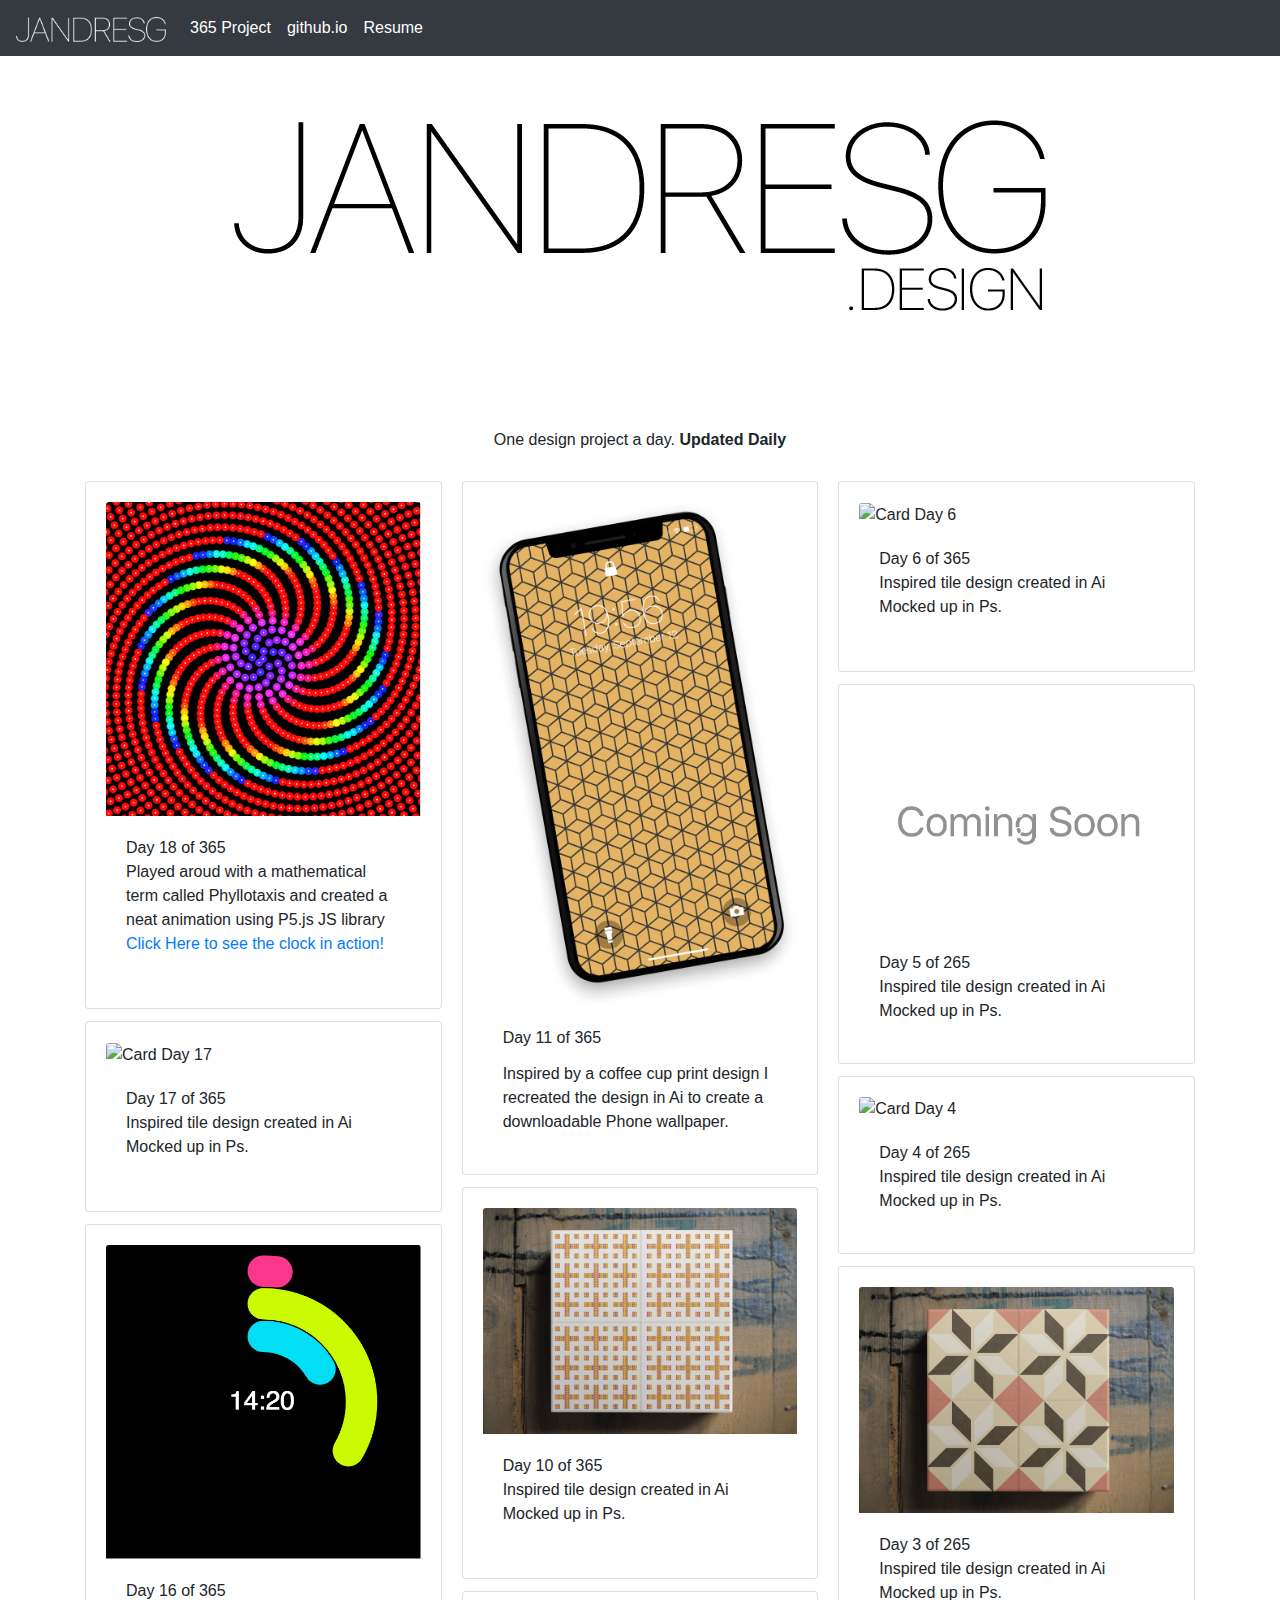
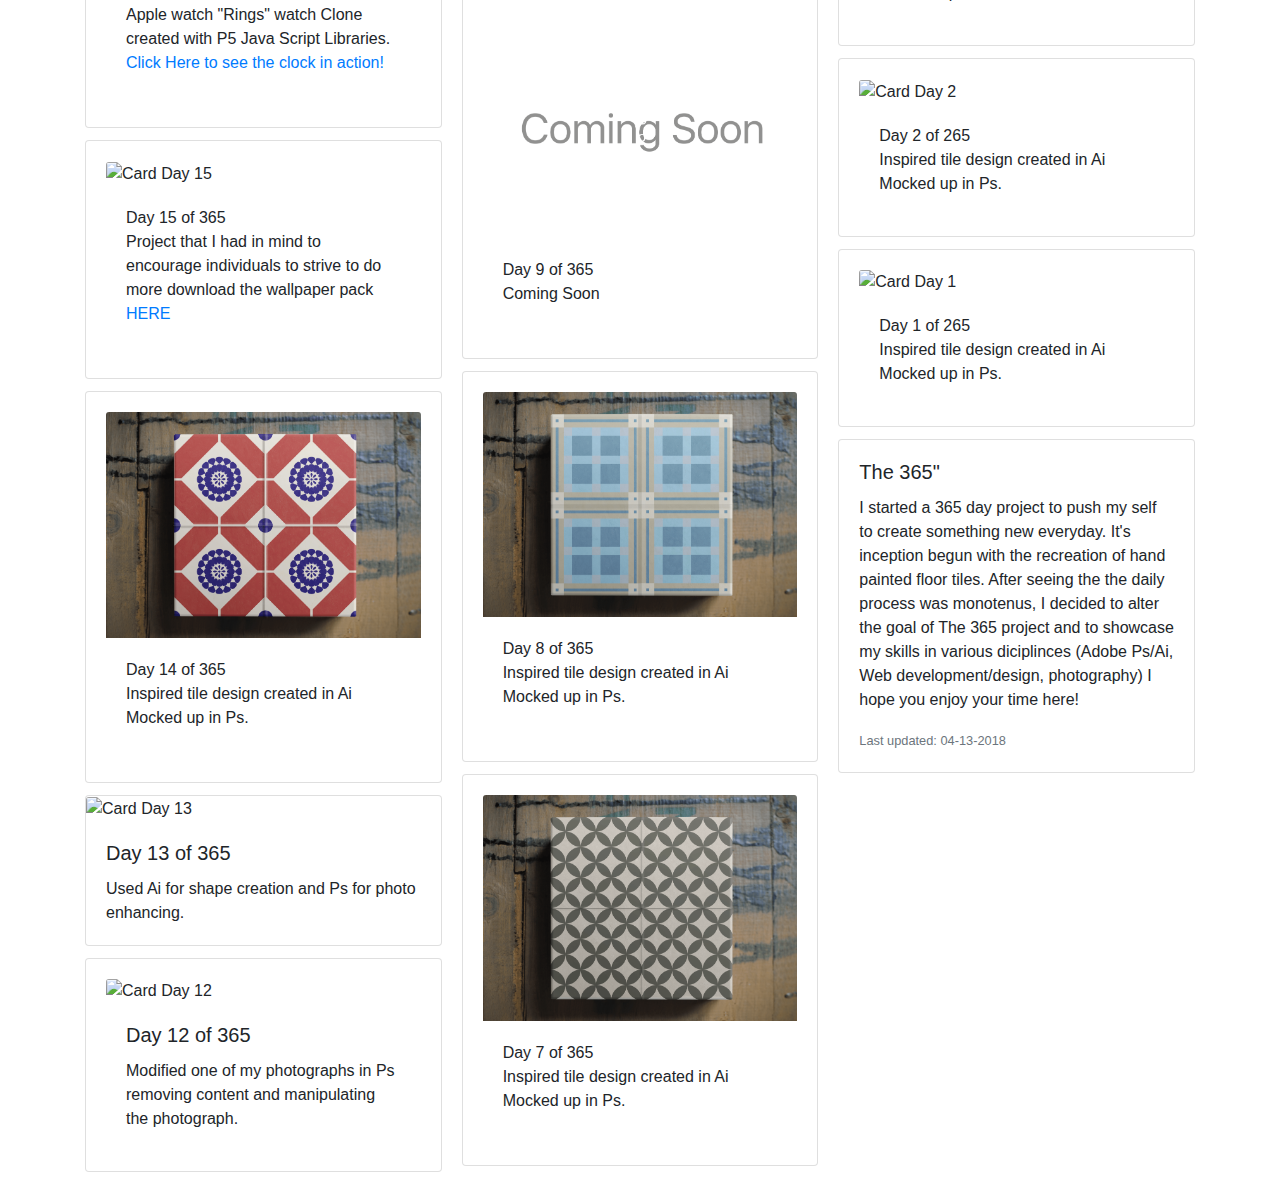
==== index.html @ 753ad2a3 "edited links" ====
<!DOCTYPE html>
<html lang="en">
  <head>
    <meta charset="utf-8">
    <meta http-equiv="X-UA-Compatible" content="IE=edge">
    <meta name="viewport" content="width=device-width, initial-scale=1">
    <meta name="description" content="">
    <meta name="author" content="">
    <link rel="shortcut icon" type="image/png" href="./assets/img/jandresg-FI.png"/>
    <title>JandresG Design</title>
    <link rel="stylesheet" href="https://maxcdn.bootstrapcdn.com/bootstrap/4.0.0/css/bootstrap.min.css" integrity="sha384-Gn5384xqQ1aoWXA+058RXPxPg6fy4IWvTNh0E263XmFcJlSAwiGgFAW/dAiS6JXm" crossorigin="anonymous">
    <link rel="stylesheet" href="assets/css/bootstrap.css" />
    <link rel="stylesheet" href="assets/css/custom.css" />
  </head>
  <body>
    <nav class="navbar navbar-expand-lg navbar-light bg-dark">
      <a class="navbar-brand" rel="home" href="https://jandresg.github.io/" title="Main Site">
        <img style="max-width:150px; margin-top: 0px;" src="./assets/img/logoWhite.png">
      </a>
    <button class="navbar-toggler" type="button" data-toggle="collapse" data-target="#navbarSupportedContent" aria-controls="navbarSupportedContent" aria-expanded="false" aria-label="Toggle navigation">
      <span class="navbar-toggler-icon"></span>
    </button>
    <div class="collapse navbar-collapse" id="navbarSupportedContent">
      <ul class="navbar-nav mr-auto">
        <li class="nav-item active">
          <a class="nav-link"  href="http://jandresg.design" style="color: #fff;">365 Project<span class="sr-only">(current)</span></a>
        </li>
        <li class="nav-item">
          <a class="nav-link" href="https://jandresg.github.io" style="color: #fff;">github.io</a>
        </li>
        <li class="nav-item">
          <a class="nav-link disabled" href="assets/pdf/jgarciaResume.pdf" style="color: #fff;">Resume</a>
        </li>
      </ul>
    </div>
  </nav>
  <div class="jumbotron jumbotron-fluid logoHeader" >
    <img style="max-width: 100%; height: auto;" src="assets/img/logoBlockHeader.png"/>
  </div>
  <div class="container">
    <h6 class="text-center"> One design project a day. <b>Updated Daily</b></h6>
    <br />
  </div>

    <div class="container">
      <div class="card-columns">

        <div class="card">
          <div class="card-body">
            <img class="card-img-top" src="./assets/img/day18.png" alt="Card Day 18">
              <div class="card-body">
                <div class="card-title">
                  Day 18 of 365
                  <p class="card-text">
                    Played aroud with a mathematical term called Phyllotaxis and created a neat animation using P5.js JS library
                    <a href="https://jandresg.github.io/Phyllotaxis/p5/index.html">Click Here to see the clock in action!</a>
                  </p>
                </div>
              </div>
            </div>
          </div>

        <div class="card">
          <div class="card-body">
            <img class="card-img-top" src="./assets/img/mockupDay17-min.png" alt="Card Day 17" />
            <div class="card-body">
              <div class="card-title">
                Day 17 of 365
                <p class="card-text">
                  Inspired tile design created in Ai Mocked up in Ps.
                </p>
              </div>
            </div>
          </div>
        </div>

        <div class="card">
          <div class="card-body">
            <img class="card-img-top" src="./assets/img/day16.png" alt="Card Day 16">
              <div class="card-body">
                <div class="card-title">
                  Day 16 of 365
                  <p class="card-text">
                    Apple watch "Rings" watch Clone created with P5 Java Script Libraries.
                    <a href="https://jandresg.github.io/P5Clock/index.html">Click Here to see the clock in action!</a>
                  </p>
                </div>
              </div>
            </div>
          </div>

        <div class="card">
          <div class="card-body">
            <img class="card-img-top" src="assets/img/mockupDay15.gif" alt="Card Day 15" />
            <div class="card-body">
              <div class="card-title">
                Day 15 of 365
                <p class="card-text">
                  Project that I had in mind to encourage individuals to strive to do more download the wallpaper pack <a href="https://goo.gl/3sYG2m">HERE</a>
                </p>
              </div>
            </div>
          </div>
        </div>

        <div class="card">
          <div class="card-body">
            <img class="card-img-top" src="assets/img/mockupDay14-min.png" alt="Card Day 14" />
            <div class="card-body">
              <div class="card-title">
                Day 14 of 365
                <p class="card-text">
                  Inspired tile design created in Ai Mocked up in Ps.
                </p>
              </div>
            </div>
          </div>
        </div>

        <div class="card">
          <img class="card-img-top" src="assets/img/Day13-min.gif" alt="Card Day 13">
          <div class="card-body">
            <h5 class="card-title">
              Day 13 of 365
            </h5>
            <p class="card-text">
              Used Ai for shape creation and Ps for photo enhancing.
            </p>
          </div>
        </div>

        <div class="card">
          <div class="card-body">
            <img class="card-img-top" src="assets/img/Day12-min.gif" alt="Card Day 12">
            <div class="card-body">
              <h5 class="card-title">
                Day 12 of 365
              </h5>
              <p class="card-text">
                Modified one of my photographs in Ps removing content and manipulating the photograph.
              </p>
            </div>
          </div>
        </div>

        <div class="card">
          <div class="card-body">
            <img class="card-img-top" src="assets/img/Front-Locked_Whole-min.png" alt="Card Day 11">
            <div class="card-body">
              <div class="card-title">
                Day 11 of 365
              </div>
              <p class="card-text">
                Inspired by a coffee cup print design I recreated the design in Ai to create a downloadable Phone wallpaper.
              </p>
            </div>
          </div>
        </div>

        <div class="card">
          <div class="card-body">
            <img class="card-img-top" src="assets/img/mockupDay10-min.png" alt="Card Day 10" />
            <div class="card-body">
              <div class="card-title">
                Day 10 of 365
                <p class="card-text">
                  Inspired tile design created in Ai Mocked up in Ps.
                </p>
              </div>
            </div>
          </div>
        </div>

        <div class="card">
          <div class="card-body">
            <img class="card-img-top" src="assets/img/mockupDay9.png" alt="Card Day 9" />
            <div class="card-body">
              <div class="card-title">
                Day 9 of 365
                <p class="card-text">
                  Coming Soon
                </p>
              </div>
            </div>
          </div>
        </div>

        <div class="card">
          <div class="card-body">
            <img class="card-img-top" src="assets/img/mockupDay8_2-min.png" alt="Card Day 8" />
            <div class="card-body">
              <div class="card-title">
                Day 8 of 365
                <p class="card-text">
                  Inspired tile design created in Ai Mocked up in Ps.
                </p>
              </div>
            </div>
          </div>
        </div>

        <div class="card">
          <div class="card-body">
            <img class="card-img-top" src="assets/img/mockupDay7-min.png" alt="Card Day 7" />
            <div class="card-body">
              <div class="card-title">
                Day 7 of 365
                <p class="card-text">
                  Inspired tile design created in Ai Mocked up in Ps.
                </p>
              </div>
            </div>
          </div>
        </div>

        <div class="card">
          <div class="card-body">
            <img class="card-img-top" src="assets/img/mockupDay6_2-min.png" alt="Card Day 6" />
            <div class="card-body">
              <div class="card-title">
                Day 6 of 365
                <p class="card-text">
                  Inspired tile design created in Ai Mocked up in Ps.
                </p>
              </div>
            </div>
          </div>
        </div>

        <div class="card">
          <div class="card-body">
            <img class="card-img-top" src="assets/img/mockupDay5.png" alt="Card Day 5" />
            <div class="card-body">
              <div class="card-text">
                Day 5 of 265
                <p class="card-text">
                  Inspired tile design created in Ai Mocked up in Ps.
                </p>
              </div>
            </div>
          </div>
        </div>

        <div class="card">
          <div class="card-body">
            <img class="card-img-top" src="assets/img/mockupDay4-min.png" alt="Card Day 4" />
            <div class="card-body">
              <div class="card-text">
                Day 4 of 265
                <p class="card-text">
                  Inspired tile design created in Ai Mocked up in Ps.
                </p>
              </div>
            </div>
          </div>
        </div>

        <div class="card">
          <div class="card-body">
            <img class="card-img-top" src="assets/img/mockupDay3-min.png" alt="Card Day 3" />
            <div class="card-body">
              <div class="card-text">
                Day 3 of 265
                <p class="card-text">
                  Inspired tile design created in Ai Mocked up in Ps.
                </p>
              </div>
            </div>
          </div>
          </div>

        <div class="card">
          <div class="card-body">
            <img class="card-img-top" src="assets/img/mockupDay2-min.png" alt="Card Day 2" />
            <div class="card-body">
              <div class="card-text">
                Day 2 of 265
                <p class="card-text">
                  Inspired tile design created in Ai Mocked up in Ps.
                </p>
              </div>
            </div>
          </div>
        </div>

        <div class="card">
          <div class="card-body">
            <img class="card-img-top" src="assets/img/mockupDay1-min.png" alt="Card Day 1" />
            <div class="card-body">
              <div class="card-text">
                Day 1 of 265
                <p class="card-text">
                  Inspired tile design created in Ai Mocked up in Ps.
                </p>
              </div>
            </div>
          </div>
        </div>

        <div class="card">
          <div class="card-body">
            <h5 class="card-title">The 365"</h5>
            <p class="card-text">I started a 365 day project to push my self to create something new everyday. It's inception begun with the recreation of hand painted floor tiles. After seeing the the daily process was monotenus, I decided to alter the goal of The 365 project and to showcase my skills in various diciplinces (Adobe Ps/Ai, Web development/design, photography) I hope you enjoy your time here!</p>
            <p class="card-text"><small class="text-muted">Last updated: 04-13-2018</small></p>
          </div>

        </div>

      </div>
    </div>

    <script src="//toolness.github.io/p5.js-widget/p5-widget.js"></script>
    <script src="https://cdnjs.cloudflare.com/ajax/libs/p5.js/0.6.1/addons/p5.dom.min.js" integrity="sha256-qOqM7JV4d+rdDR72nRVPIMwVEfxcrKWbjognulABPMw=" crossorigin="anonymous"></script>
    <script src="https://cdnjs.cloudflare.com/ajax/libs/p5.js/0.6.1/addons/p5.sound.min.js" integrity="sha256-3MBnAjsJqfdx9rfzwJ1kkAKMeaYcbJkOOGxUX9LgToc=" crossorigin="anonymous"></script>
    <script src="https://cdnjs.cloudflare.com/ajax/libs/p5.js/0.6.1/p5.min.js" integrity="sha256-uzX5S7FtMNQDAqRrX4uoweBfv4VYLpRy8NeQo3+jXV4=" crossorigin="anonymous"></script>

    <script src="https://code.jquery.com/jquery-3.2.1.slim.min.js" integrity="sha384-KJ3o2DKtIkvYIK3UENzmM7KCkRr/rE9/Qpg6aAZGJwFDMVNA/GpGFF93hXpG5KkN" crossorigin="anonymous"></script>
    <script src="https://cdnjs.cloudflare.com/ajax/libs/tether/1.4.0/js/tether.min.js" integrity="sha384-DztdAPBWPRXSA/3eYEEUWrWCy7G5KFbe8fFjk5JAIxUYHKkDx6Qin1DkWx51bBrb" crossorigin="anonymous"></script>
    <script src="https://maxcdn.bootstrapcdn.com/bootstrap/4.0.0-alpha.6/js/bootstrap.min.js" integrity="sha384-vBWWzlZJ8ea9aCX4pEW3rVHjgjt7zpkNpZk+02D9phzyeVkE+jo0ieGizqPLForn" crossorigin="anonymous"></script>
    <script src="https://cdnjs.cloudflare.com/ajax/libs/popper.js/1.12.9/umd/popper.min.js" integrity="sha384-ApNbgh9B+Y1QKtv3Rn7W3mgPxhU9K/ScQsAP7hUibX39j7fakFPskvXusvfa0b4Q" crossorigin="anonymous"></script>

  </body>
</html>
---- assets/css/custom.css ----
.navbar-nav {
  width: 100%;
  text-align: center;
}
.navbar {
  background-color: #000;
}
#parent {
  align-items: center;
}
.jumbotron {
background-image: url('assets/img/logoBlockHeader.png');
background-size: cover;
height: auto;
max-height: 100%;
max-width: 100%;
width: auto;
text-align: center;
background-color: #fff;
}

.frame {
  text-align: center;
  width: 620px;
  height: 630px;
  -ms-transform: scale(0.5);
   -moz-transform: scale(0.5);
   -o-transform: scale(0.5);
   -webkit-transform: scale(0.5);
  transform: scale(0.50);
  -ms-transform-origin: 0 0;
    -moz-transform-origin: 0 0;
    -o-transform-origin: 0 0;
    -webkit-transform-origin: 0 0;
  transform-origin: 0 0;
}
.card-columns {
  @include media-breakpoint-only(lg) {
    column-count: 4;
  }
  @include media-breakpoint-only(xl) {
    column-count: 5;
  }
  @include media-breakpoint-only(md) {
    column-count:  3;
  }
  @include media-breakpoint-only(sm) {
    column-count: 2;
  }
  @include media-breakpoint-only(xs) {
    column-count: 2;
  }
}
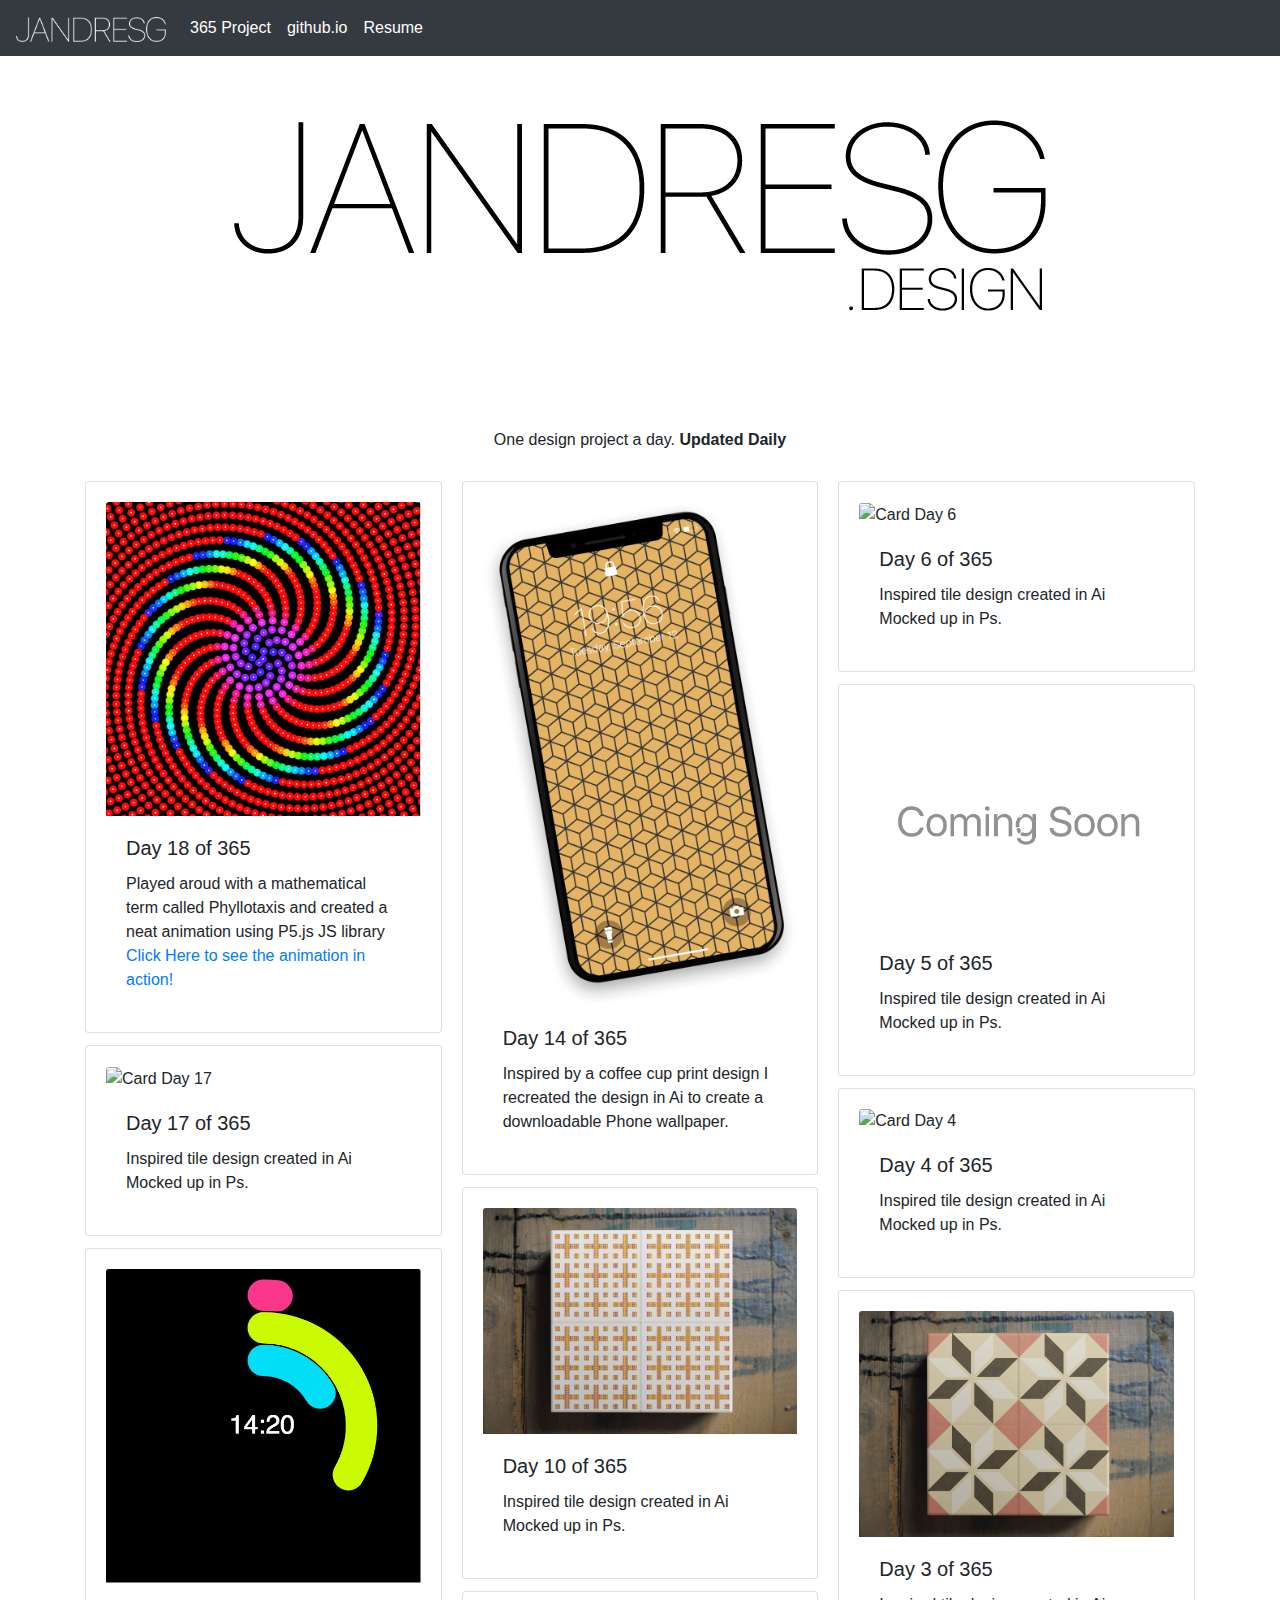
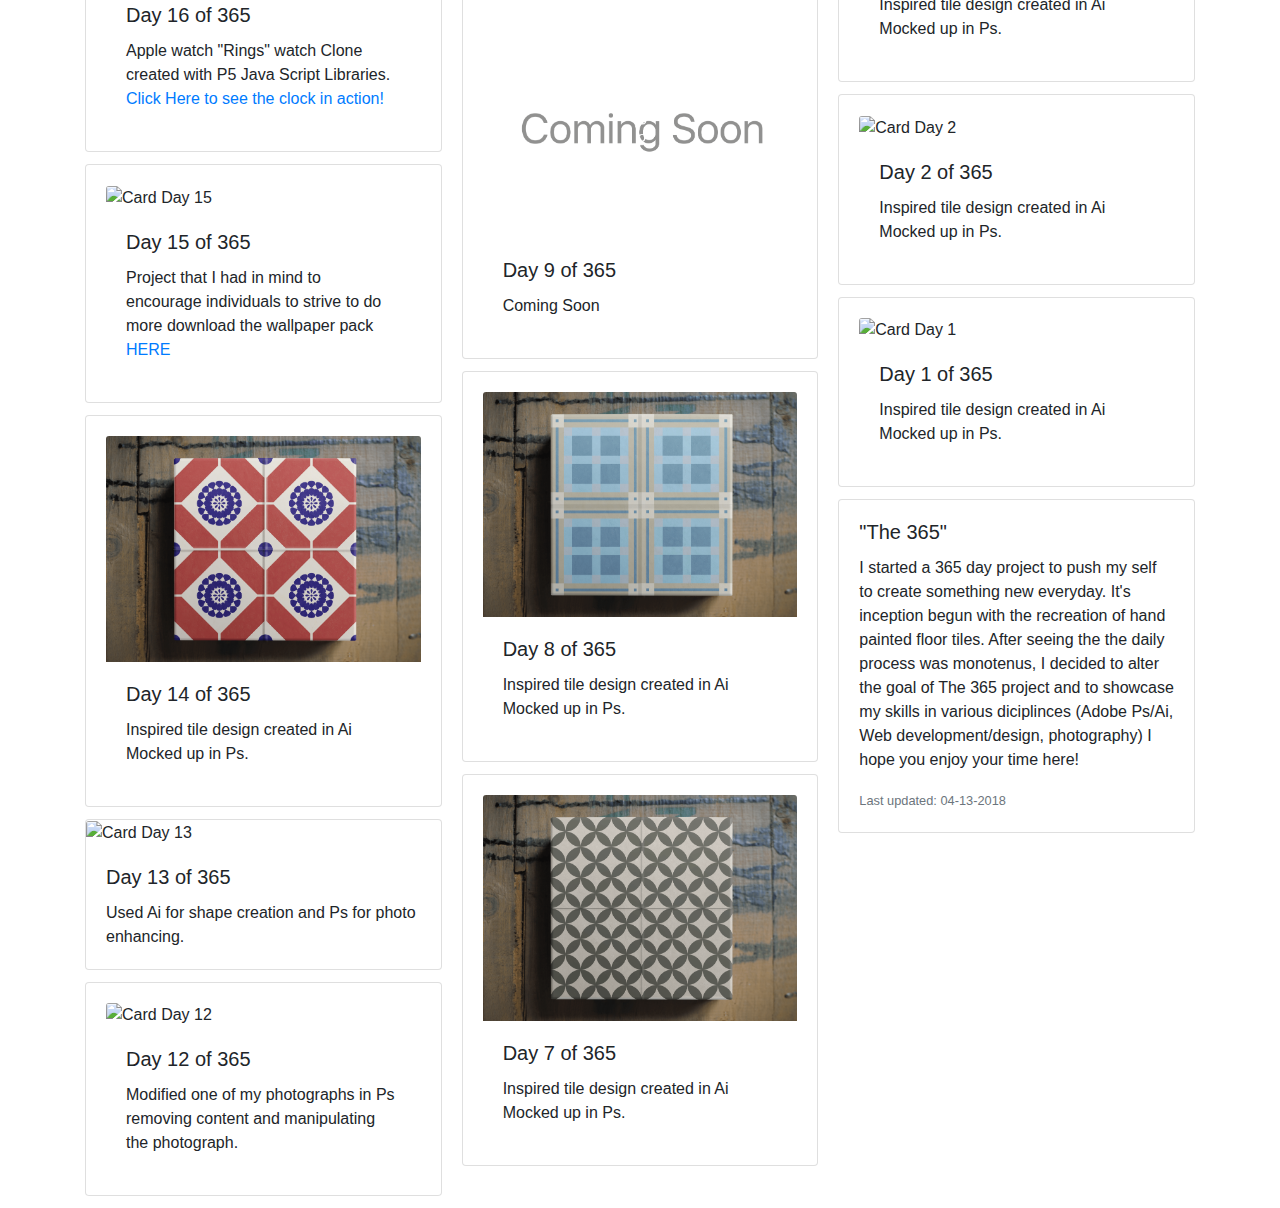
==== commit 33fa29c2: "edited some text and formatting" ====
--- a/index.html
+++ b/index.html
@@ -49,13 +49,13 @@
           <div class="card-body">
             <img class="card-img-top" src="./assets/img/day18.png" alt="Card Day 18">
               <div class="card-body">
-                <div class="card-title">
+                <h5 class="card-title">
                   Day 18 of 365
+                </h5>
                   <p class="card-text">
                     Played aroud with a mathematical term called Phyllotaxis and created a neat animation using P5.js JS library
-                    <a href="https://jandresg.github.io/Phyllotaxis/p5/index.html">Click Here to see the clock in action!</a>
+                    <a href="https://jandresg.github.io/Phyllotaxis/p5/index.html">Click Here to see the animation in action!</a>
                   </p>
-                </div>
               </div>
             </div>
           </div>
@@ -64,12 +64,12 @@
           <div class="card-body">
             <img class="card-img-top" src="./assets/img/mockupDay17-min.png" alt="Card Day 17" />
             <div class="card-body">
-              <div class="card-title">
+              <h5 class="card-title">
                 Day 17 of 365
-                <p class="card-text">
-                  Inspired tile design created in Ai Mocked up in Ps.
-                </p>
-              </div>
+              </h5>
+                <p class="card-text">
+                  Inspired tile design created in Ai Mocked up in Ps.
+                </p>
             </div>
           </div>
         </div>
@@ -78,13 +78,13 @@
           <div class="card-body">
             <img class="card-img-top" src="./assets/img/day16.png" alt="Card Day 16">
               <div class="card-body">
-                <div class="card-title">
+                <h5 class="card-title">
                   Day 16 of 365
+                </h5>
                   <p class="card-text">
                     Apple watch "Rings" watch Clone created with P5 Java Script Libraries.
                     <a href="https://jandresg.github.io/P5Clock/index.html">Click Here to see the clock in action!</a>
                   </p>
-                </div>
               </div>
             </div>
           </div>
@@ -93,12 +93,12 @@
           <div class="card-body">
             <img class="card-img-top" src="assets/img/mockupDay15.gif" alt="Card Day 15" />
             <div class="card-body">
-              <div class="card-title">
+              <h5 class="card-title">
                 Day 15 of 365
+              </h5>
                 <p class="card-text">
                   Project that I had in mind to encourage individuals to strive to do more download the wallpaper pack <a href="https://goo.gl/3sYG2m">HERE</a>
                 </p>
-              </div>
             </div>
           </div>
         </div>
@@ -107,12 +107,13 @@
           <div class="card-body">
             <img class="card-img-top" src="assets/img/mockupDay14-min.png" alt="Card Day 14" />
             <div class="card-body">
-              <div class="card-title">
+              <h5 class="card-title">
                 Day 14 of 365
-                <p class="card-text">
-                  Inspired tile design created in Ai Mocked up in Ps.
-                </p>
-              </div>
+              </h5>
+                <p class="card-text">
+                  Inspired tile design created in Ai Mocked up in Ps.
+                </p>
+
             </div>
           </div>
         </div>
@@ -147,9 +148,9 @@
           <div class="card-body">
             <img class="card-img-top" src="assets/img/Front-Locked_Whole-min.png" alt="Card Day 11">
             <div class="card-body">
-              <div class="card-title">
-                Day 11 of 365
-              </div>
+              <h5 class="card-title">
+                Day 14 of 365
+              </h5>
               <p class="card-text">
                 Inspired by a coffee cup print design I recreated the design in Ai to create a downloadable Phone wallpaper.
               </p>
@@ -161,12 +162,12 @@
           <div class="card-body">
             <img class="card-img-top" src="assets/img/mockupDay10-min.png" alt="Card Day 10" />
             <div class="card-body">
-              <div class="card-title">
+              <h5 class="card-title">
                 Day 10 of 365
-                <p class="card-text">
-                  Inspired tile design created in Ai Mocked up in Ps.
-                </p>
-              </div>
+              </h5>
+                <p class="card-text">
+                  Inspired tile design created in Ai Mocked up in Ps.
+                </p>
             </div>
           </div>
         </div>
@@ -175,12 +176,12 @@
           <div class="card-body">
             <img class="card-img-top" src="assets/img/mockupDay9.png" alt="Card Day 9" />
             <div class="card-body">
-              <div class="card-title">
+              <h5 class="card-title">
                 Day 9 of 365
+              </h5>
                 <p class="card-text">
                   Coming Soon
                 </p>
-              </div>
             </div>
           </div>
         </div>
@@ -189,12 +190,12 @@
           <div class="card-body">
             <img class="card-img-top" src="assets/img/mockupDay8_2-min.png" alt="Card Day 8" />
             <div class="card-body">
-              <div class="card-title">
+              <h5 class="card-title">
                 Day 8 of 365
-                <p class="card-text">
-                  Inspired tile design created in Ai Mocked up in Ps.
-                </p>
-              </div>
+              </h5>
+                <p class="card-text">
+                  Inspired tile design created in Ai Mocked up in Ps.
+                </p>
             </div>
           </div>
         </div>
@@ -203,12 +204,12 @@
           <div class="card-body">
             <img class="card-img-top" src="assets/img/mockupDay7-min.png" alt="Card Day 7" />
             <div class="card-body">
-              <div class="card-title">
+              <h5 class="card-title">
                 Day 7 of 365
-                <p class="card-text">
-                  Inspired tile design created in Ai Mocked up in Ps.
-                </p>
-              </div>
+              </h5>
+                <p class="card-text">
+                  Inspired tile design created in Ai Mocked up in Ps.
+                </p>
             </div>
           </div>
         </div>
@@ -217,12 +218,12 @@
           <div class="card-body">
             <img class="card-img-top" src="assets/img/mockupDay6_2-min.png" alt="Card Day 6" />
             <div class="card-body">
-              <div class="card-title">
+              <h5 class="card-title">
                 Day 6 of 365
-                <p class="card-text">
-                  Inspired tile design created in Ai Mocked up in Ps.
-                </p>
-              </div>
+              </h5>
+                <p class="card-text">
+                  Inspired tile design created in Ai Mocked up in Ps.
+                </p>
             </div>
           </div>
         </div>
@@ -231,12 +232,12 @@
           <div class="card-body">
             <img class="card-img-top" src="assets/img/mockupDay5.png" alt="Card Day 5" />
             <div class="card-body">
-              <div class="card-text">
-                Day 5 of 265
-                <p class="card-text">
-                  Inspired tile design created in Ai Mocked up in Ps.
-                </p>
-              </div>
+              <h5 class="card-title">
+                Day 5 of 365
+              </h5>
+                <p class="card-text">
+                  Inspired tile design created in Ai Mocked up in Ps.
+                </p>
             </div>
           </div>
         </div>
@@ -245,12 +246,12 @@
           <div class="card-body">
             <img class="card-img-top" src="assets/img/mockupDay4-min.png" alt="Card Day 4" />
             <div class="card-body">
-              <div class="card-text">
-                Day 4 of 265
-                <p class="card-text">
-                  Inspired tile design created in Ai Mocked up in Ps.
-                </p>
-              </div>
+              <h5 class="card-title">
+                Day 4 of 365
+              </h5>
+                <p class="card-text">
+                  Inspired tile design created in Ai Mocked up in Ps.
+                </p>
             </div>
           </div>
         </div>
@@ -259,26 +260,26 @@
           <div class="card-body">
             <img class="card-img-top" src="assets/img/mockupDay3-min.png" alt="Card Day 3" />
             <div class="card-body">
-              <div class="card-text">
-                Day 3 of 265
-                <p class="card-text">
-                  Inspired tile design created in Ai Mocked up in Ps.
-                </p>
-              </div>
-            </div>
-          </div>
-          </div>
+              <h5 class="card-title">
+                Day 3 of 365
+              </h5>
+              <p class="card-text">
+                Inspired tile design created in Ai Mocked up in Ps.
+              </p>
+            </div>
+          </div>
+        </div>
 
         <div class="card">
           <div class="card-body">
             <img class="card-img-top" src="assets/img/mockupDay2-min.png" alt="Card Day 2" />
             <div class="card-body">
-              <div class="card-text">
-                Day 2 of 265
-                <p class="card-text">
-                  Inspired tile design created in Ai Mocked up in Ps.
-                </p>
-              </div>
+              <h5 class="card-title">
+                Day 2 of 365
+              </h5>
+                <p class="card-text">
+                  Inspired tile design created in Ai Mocked up in Ps.
+                </p>
             </div>
           </div>
         </div>
@@ -287,19 +288,19 @@
           <div class="card-body">
             <img class="card-img-top" src="assets/img/mockupDay1-min.png" alt="Card Day 1" />
             <div class="card-body">
-              <div class="card-text">
-                Day 1 of 265
-                <p class="card-text">
-                  Inspired tile design created in Ai Mocked up in Ps.
-                </p>
-              </div>
-            </div>
-          </div>
-        </div>
-
-        <div class="card">
-          <div class="card-body">
-            <h5 class="card-title">The 365"</h5>
+              <h5 class="card-title">
+                Day 1 of 365
+              </h5>
+                <p class="card-text">
+                  Inspired tile design created in Ai Mocked up in Ps.
+                </p>
+            </div>
+          </div>
+        </div>
+
+        <div class="card">
+          <div class="card-body">
+            <h5 class="card-title">"The 365"</h5>
             <p class="card-text">I started a 365 day project to push my self to create something new everyday. It's inception begun with the recreation of hand painted floor tiles. After seeing the the daily process was monotenus, I decided to alter the goal of The 365 project and to showcase my skills in various diciplinces (Adobe Ps/Ai, Web development/design, photography) I hope you enjoy your time here!</p>
             <p class="card-text"><small class="text-muted">Last updated: 04-13-2018</small></p>
           </div>
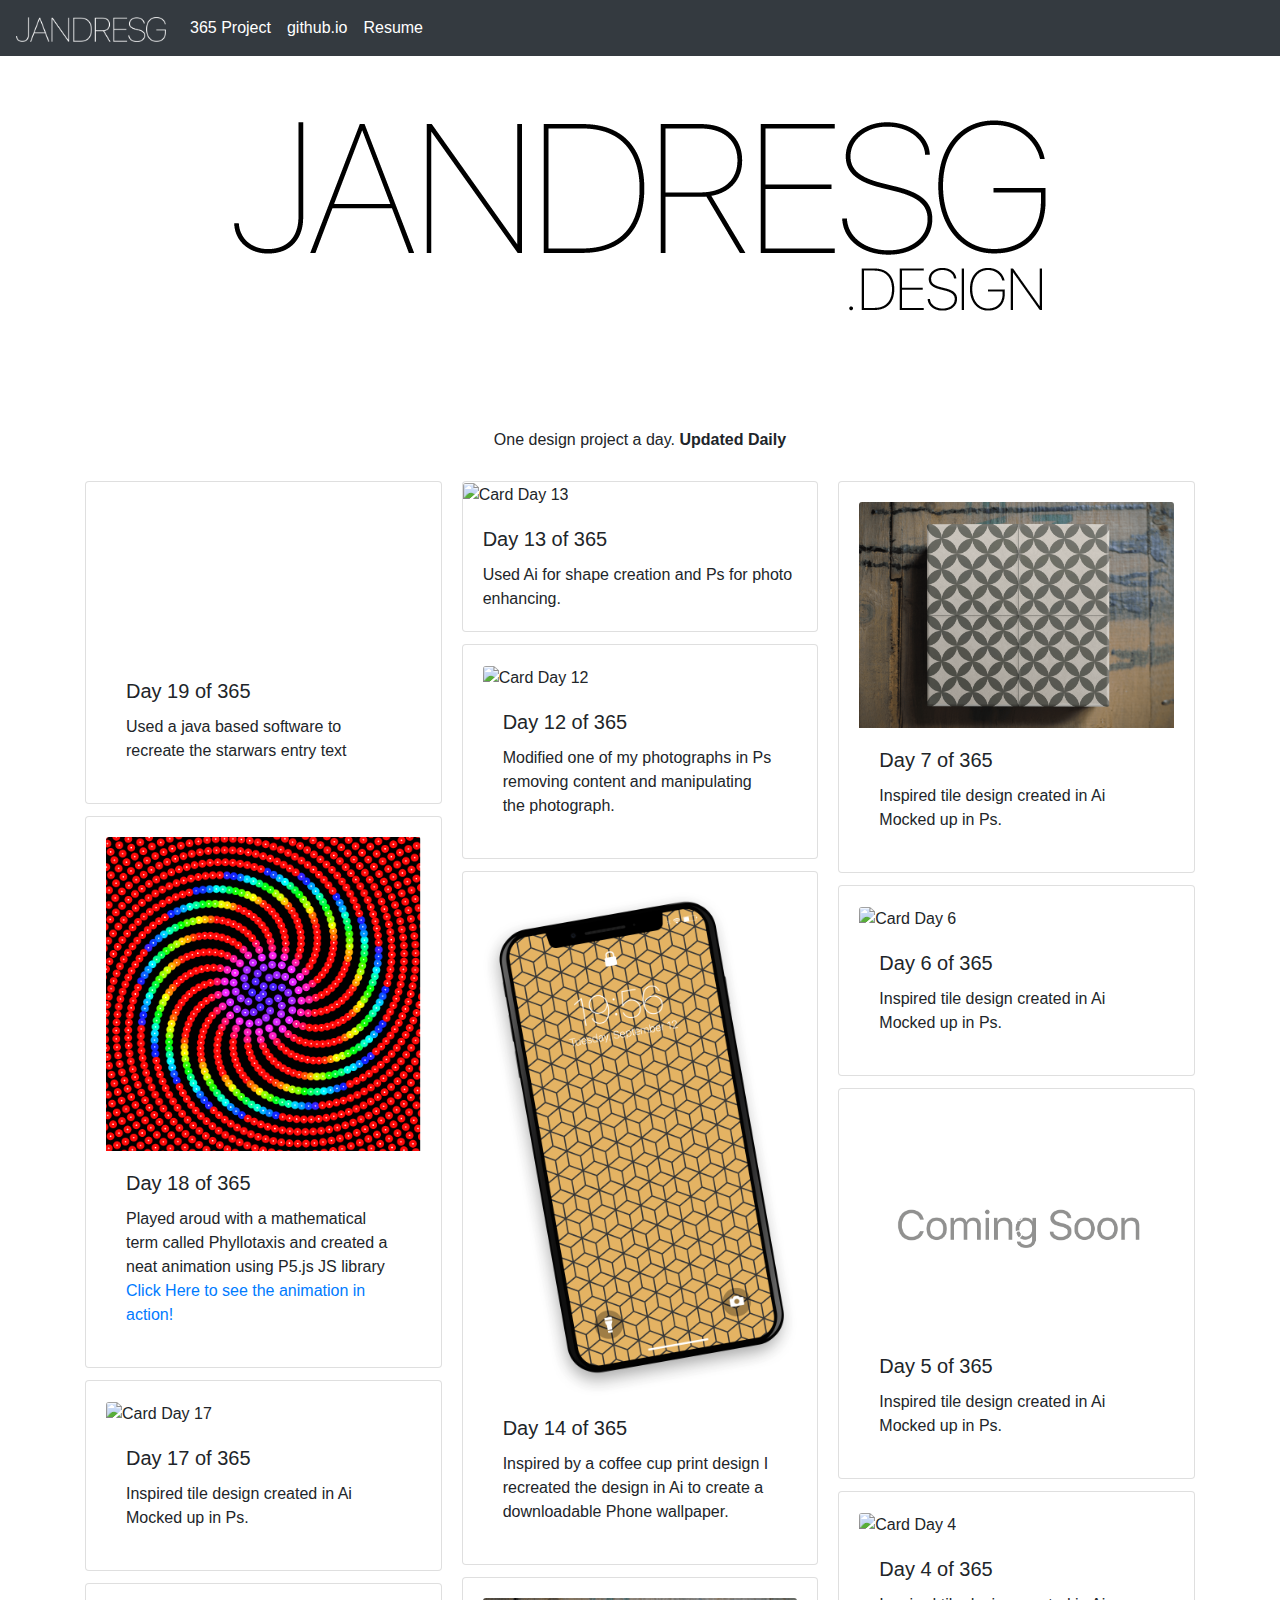
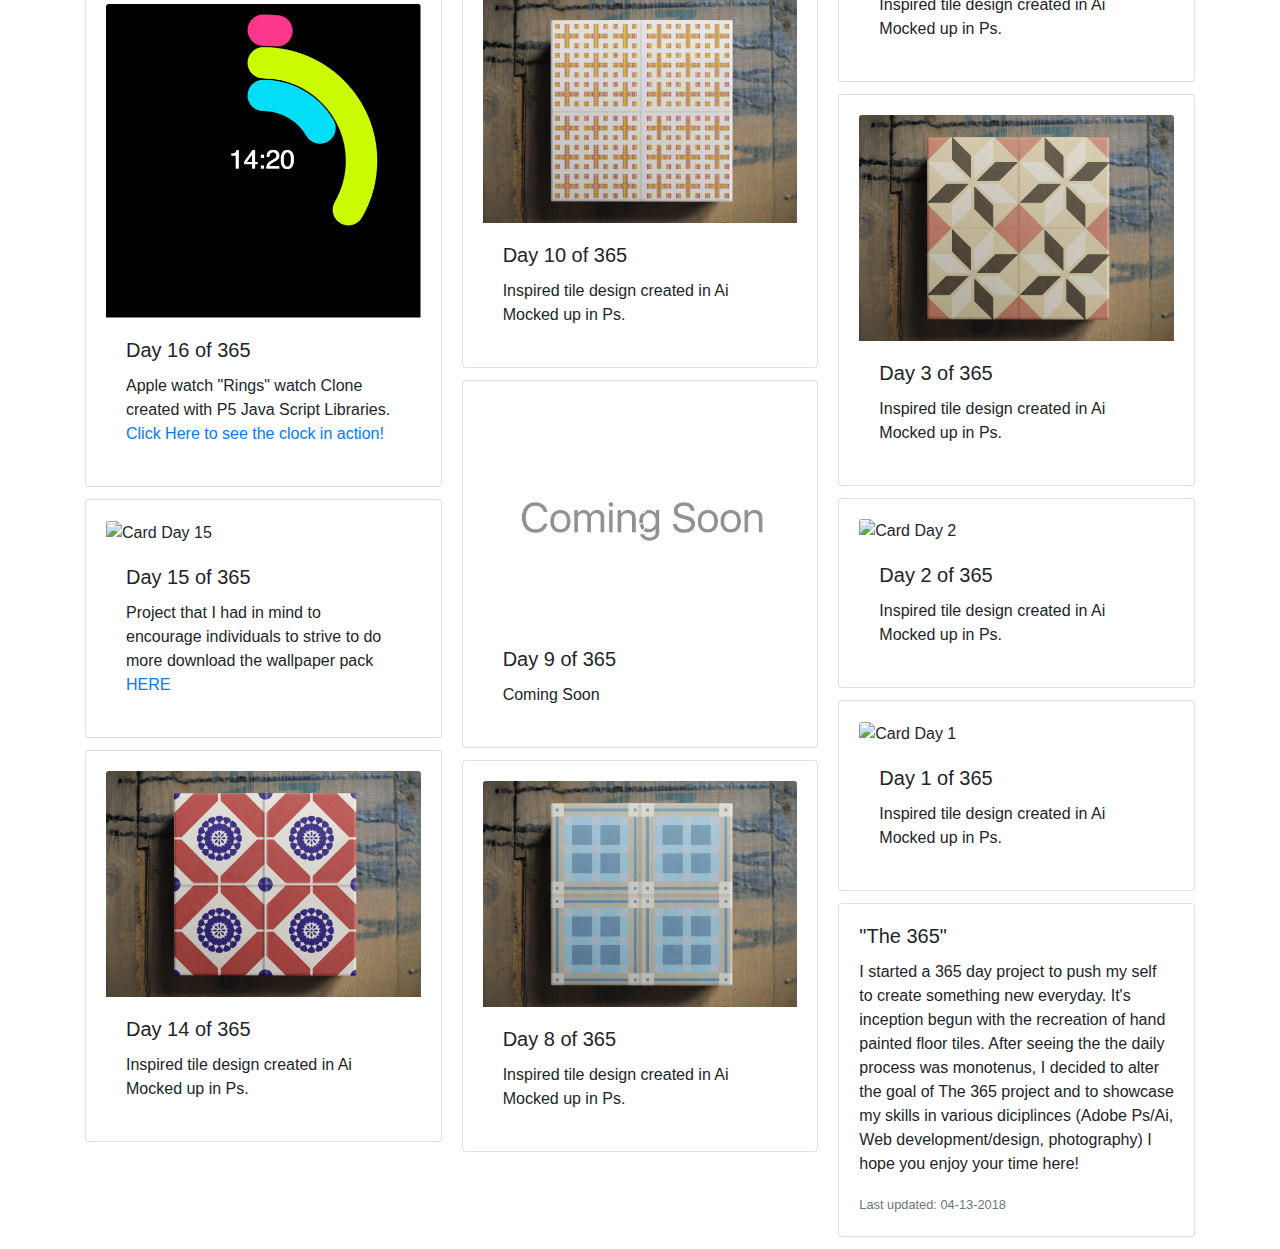
==== commit 03f97f1b: "trying to add day 19" ====
--- a/index.html
+++ b/index.html
@@ -47,6 +47,19 @@
 
         <div class="card">
           <div class="card-body">
+            <canvas data-processing-sources="./assets/projectsmay4th.pde"></canvas>
+            <div class="card-body">
+              <h5 class="card-title">
+                Day 19 of 365
+              </h5>
+              <p class="card-text">
+                Used a java based software to recreate the starwars entry text
+              </p>
+            </div>
+          </div>
+        </div>
+        <div class="card">
+          <div class="card-body">
             <img class="card-img-top" src="./assets/img/day18.png" alt="Card Day 18">
               <div class="card-body">
                 <h5 class="card-title">
@@ -310,6 +323,9 @@
       </div>
     </div>
 
+
+    <script type="text/javascript" src="./assets/js/processing.js"></script>
+
     <script src="//toolness.github.io/p5.js-widget/p5-widget.js"></script>
     <script src="https://cdnjs.cloudflare.com/ajax/libs/p5.js/0.6.1/addons/p5.dom.min.js" integrity="sha256-qOqM7JV4d+rdDR72nRVPIMwVEfxcrKWbjognulABPMw=" crossorigin="anonymous"></script>
     <script src="https://cdnjs.cloudflare.com/ajax/libs/p5.js/0.6.1/addons/p5.sound.min.js" integrity="sha256-3MBnAjsJqfdx9rfzwJ1kkAKMeaYcbJkOOGxUX9LgToc=" crossorigin="anonymous"></script>
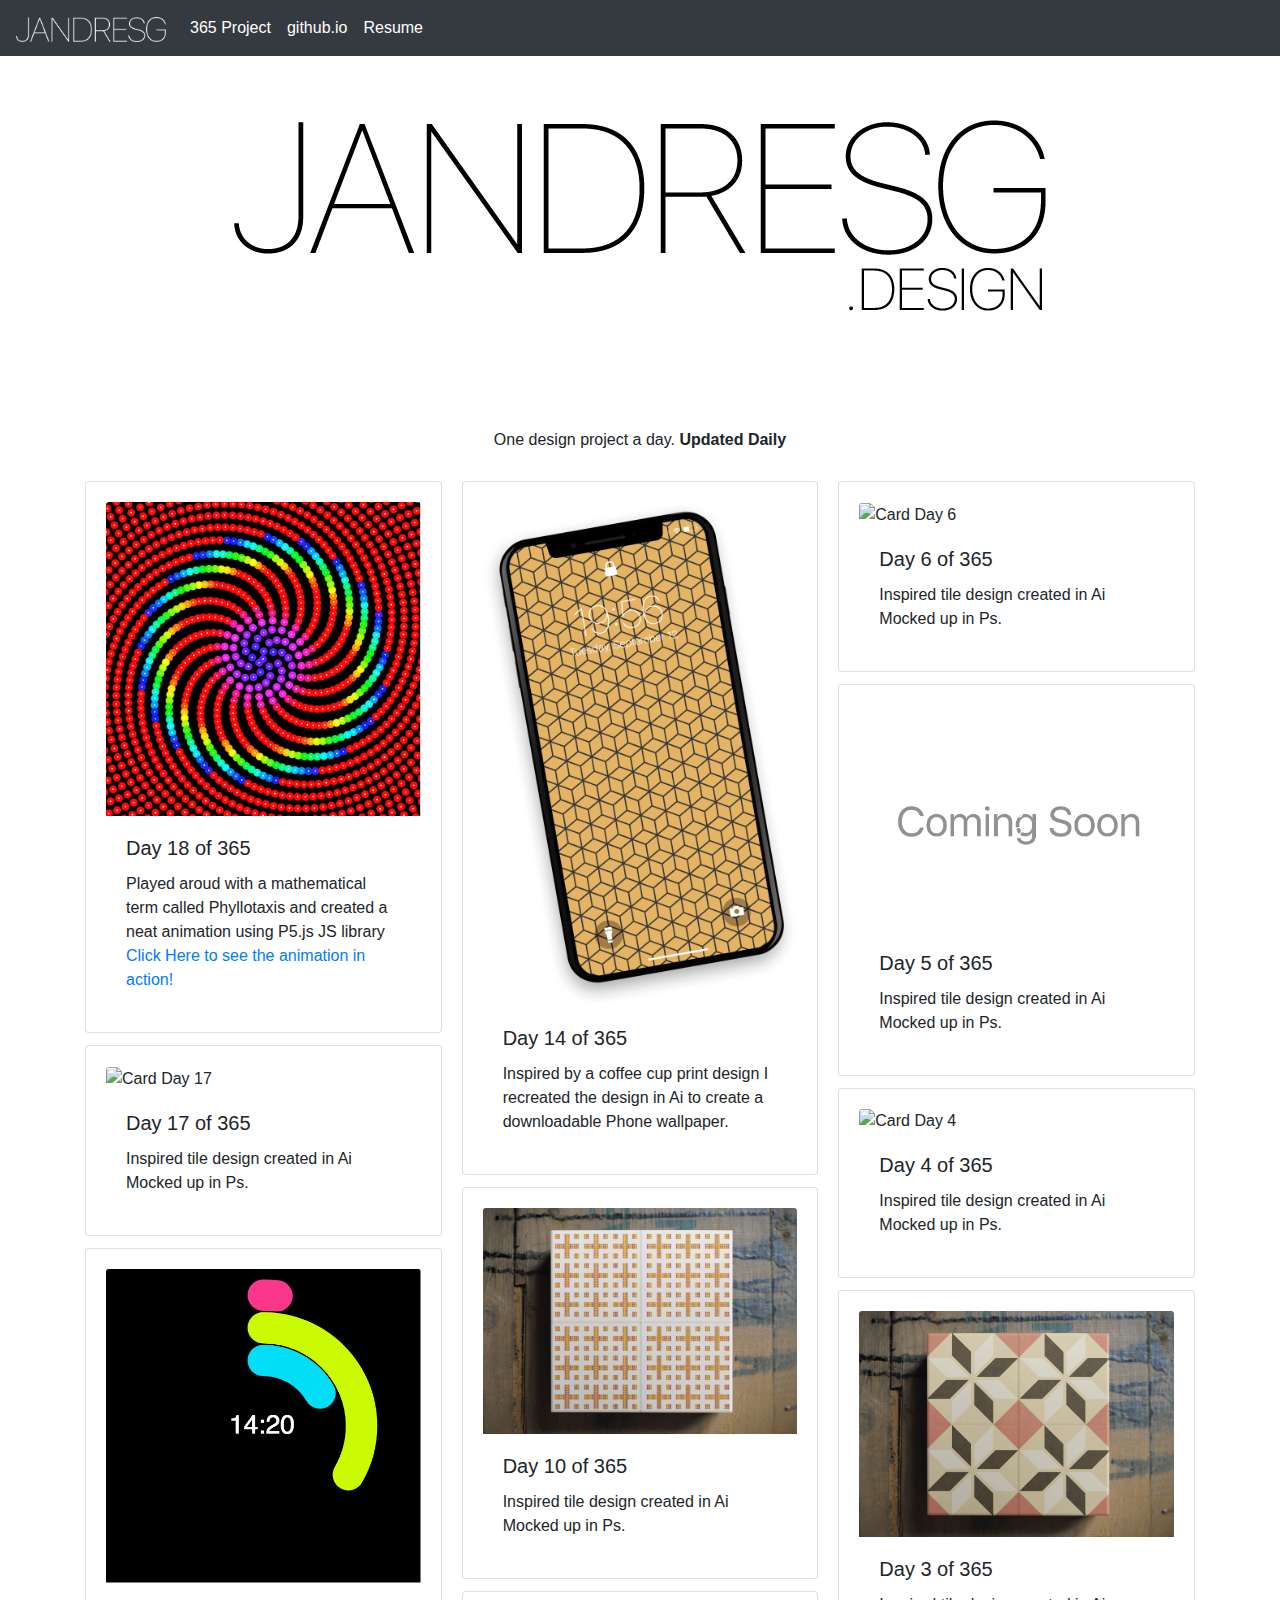
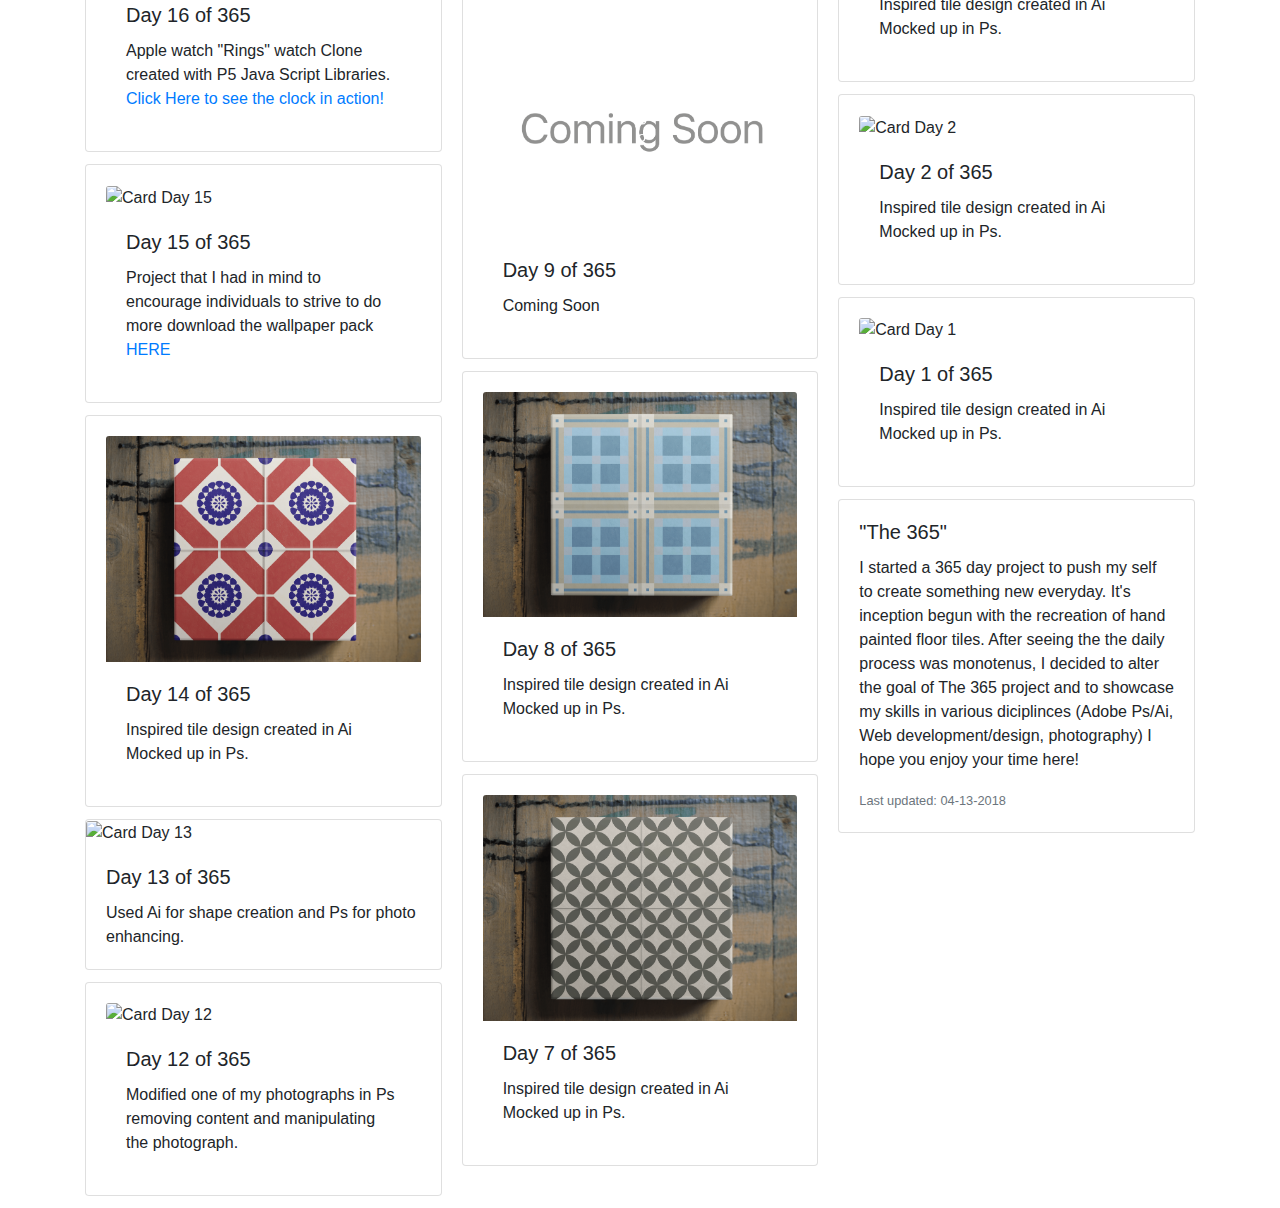
==== commit 6e7ca9d9: "routine" ====
--- a/index.html
+++ b/index.html
@@ -47,19 +47,6 @@
 
         <div class="card">
           <div class="card-body">
-            <canvas data-processing-sources="./assets/projectsmay4th.pde"></canvas>
-            <div class="card-body">
-              <h5 class="card-title">
-                Day 19 of 365
-              </h5>
-              <p class="card-text">
-                Used a java based software to recreate the starwars entry text
-              </p>
-            </div>
-          </div>
-        </div>
-        <div class="card">
-          <div class="card-body">
             <img class="card-img-top" src="./assets/img/day18.png" alt="Card Day 18">
               <div class="card-body">
                 <h5 class="card-title">
@@ -323,9 +310,6 @@
       </div>
     </div>
 
-
-    <script type="text/javascript" src="./assets/js/processing.js"></script>
-
     <script src="//toolness.github.io/p5.js-widget/p5-widget.js"></script>
     <script src="https://cdnjs.cloudflare.com/ajax/libs/p5.js/0.6.1/addons/p5.dom.min.js" integrity="sha256-qOqM7JV4d+rdDR72nRVPIMwVEfxcrKWbjognulABPMw=" crossorigin="anonymous"></script>
     <script src="https://cdnjs.cloudflare.com/ajax/libs/p5.js/0.6.1/addons/p5.sound.min.js" integrity="sha256-3MBnAjsJqfdx9rfzwJ1kkAKMeaYcbJkOOGxUX9LgToc=" crossorigin="anonymous"></script>
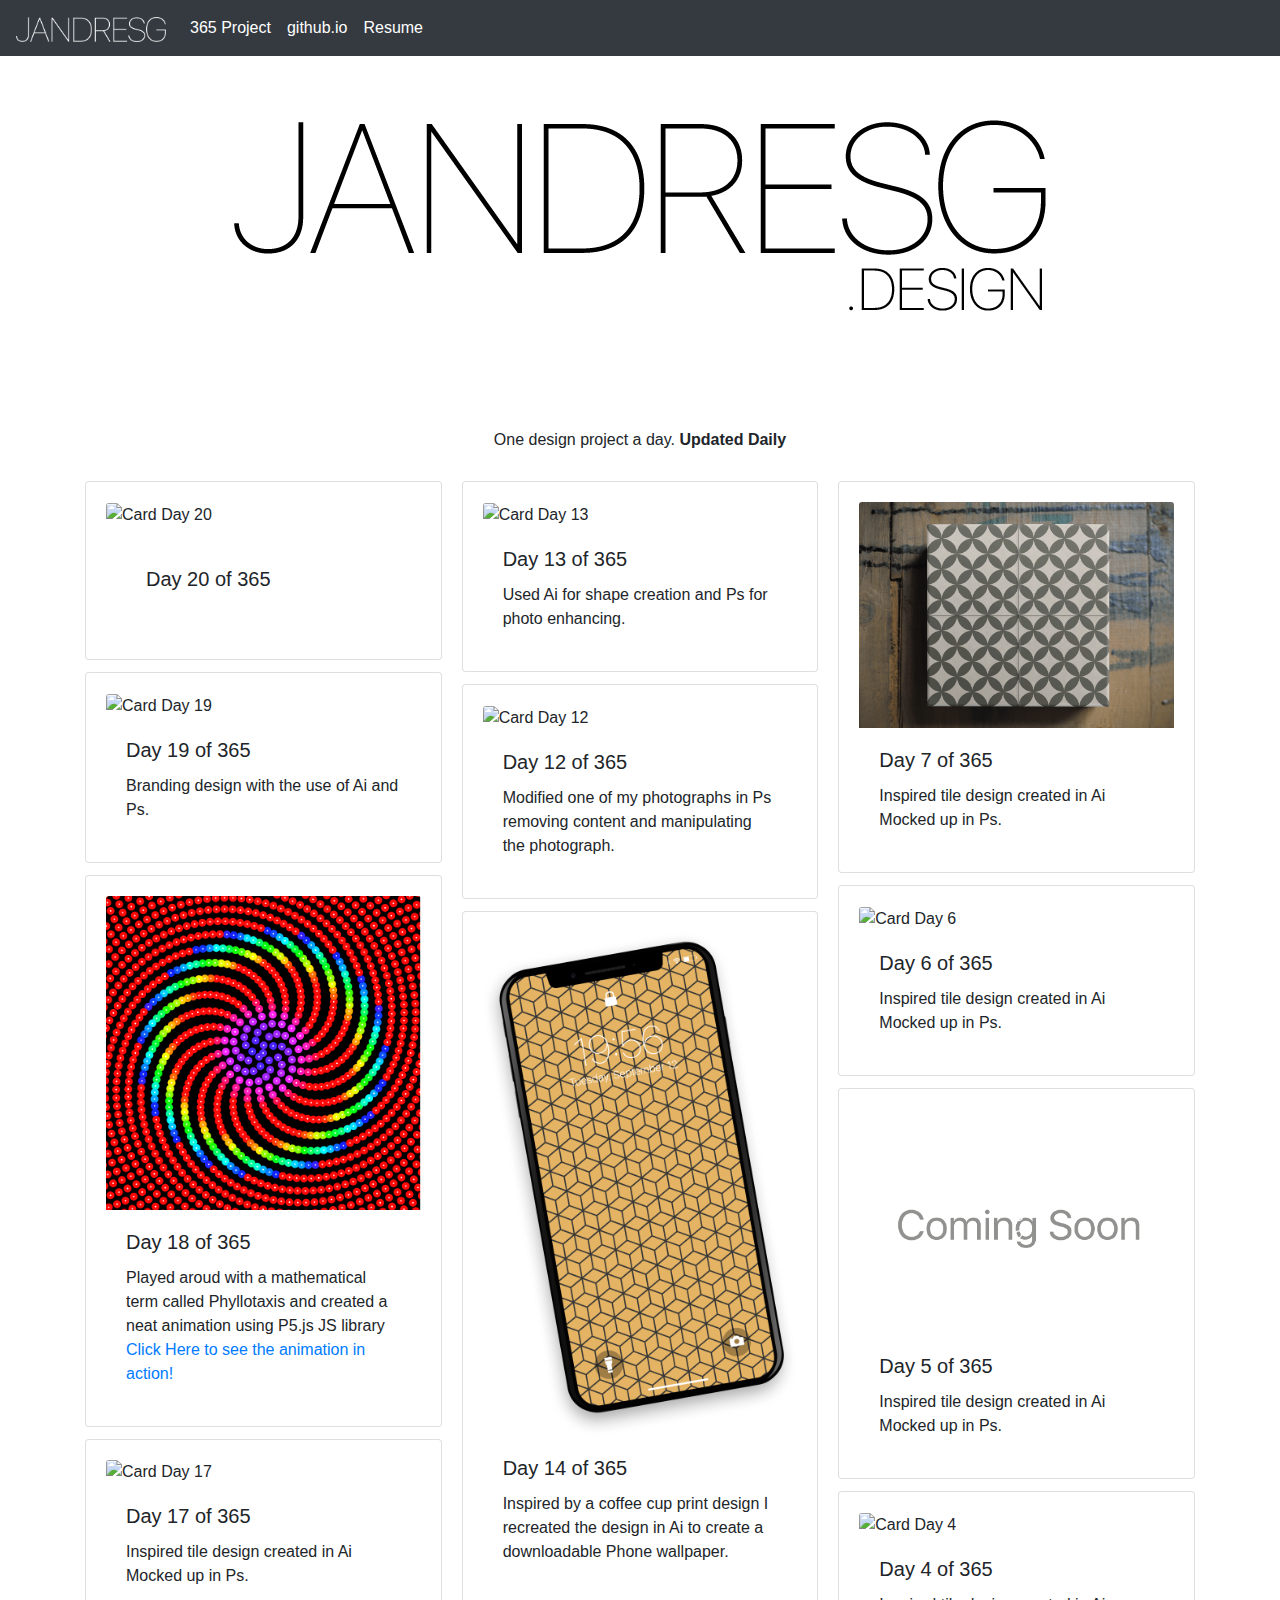
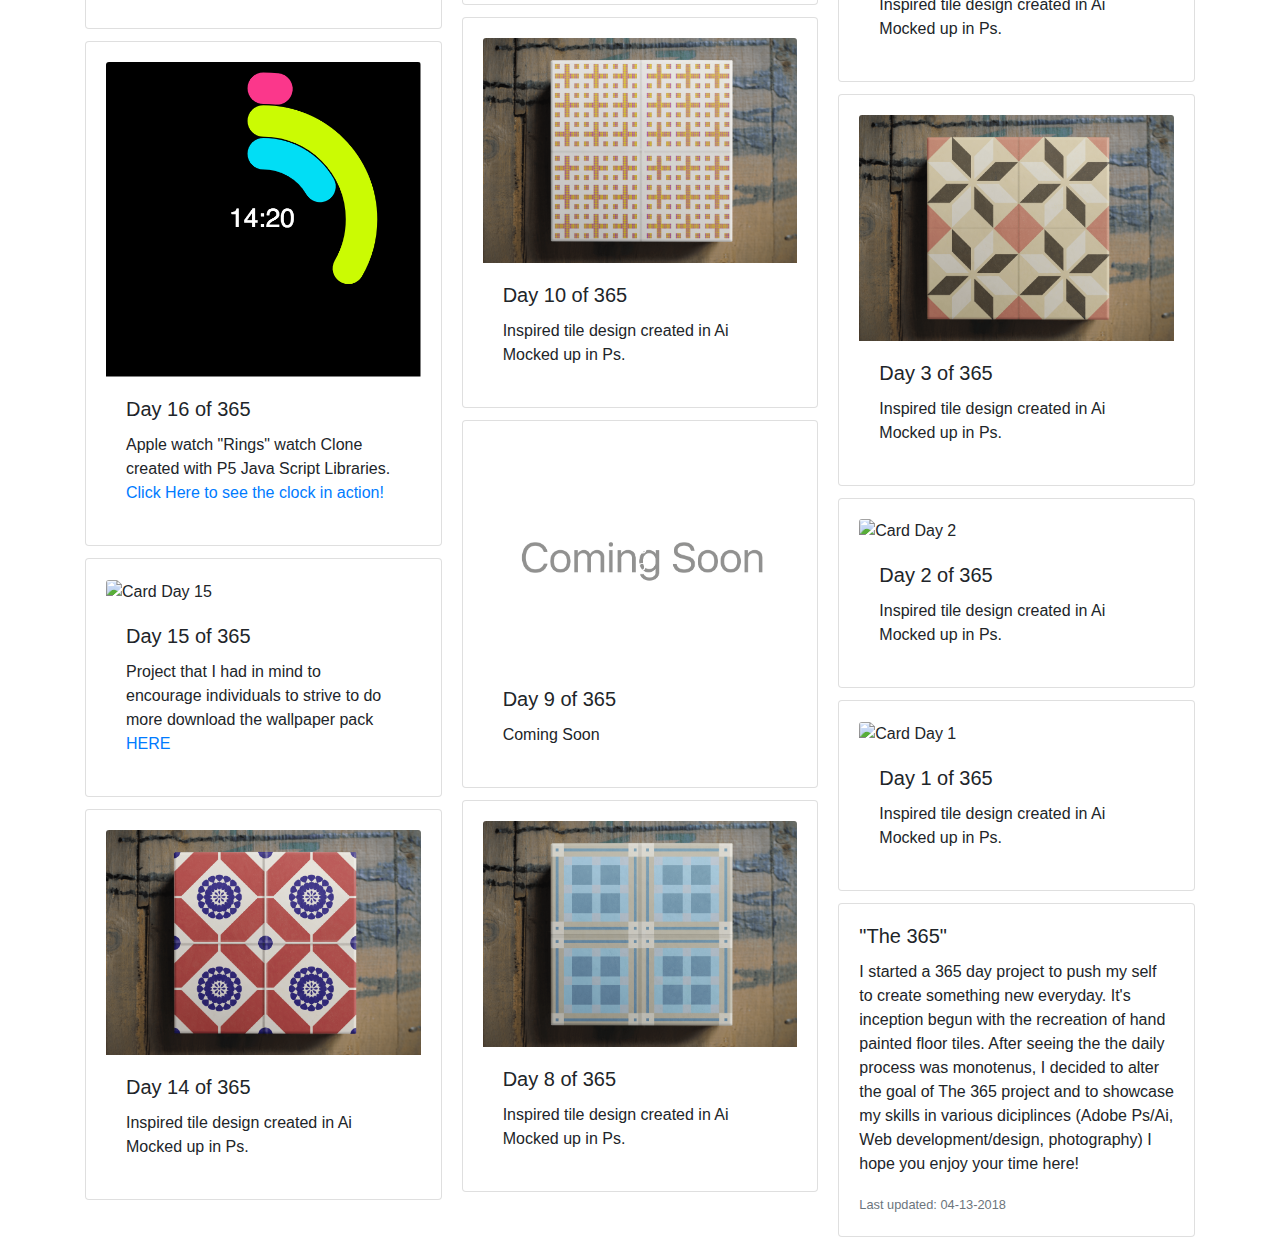
==== commit 52a969d4: "update day 19." ====
--- a/index.html
+++ b/index.html
@@ -47,6 +47,31 @@
 
         <div class="card">
           <div class="card-body">
+            <img class="card-img-top" src="./assets/img/mockupDay20.png" alt="Card Day 20" />
+            <div class="card-body">
+              <h5 class="card-body">
+                Day 20 of 365
+              </h5>
+            </div>
+          </div>
+        </div>
+
+        <div class="card">
+          <div class="card-body">
+            <img class="card-img-top" src="./assets/img/mockupDay19.png" alt="Card Day 19" />
+            <div class="card-body">
+              <h5 class="card-title">
+                Day 19 of 365
+              </h5>
+              <p class="card-text">
+                Branding design with the use of Ai and Ps.
+              </p>
+            </div>
+          </div>
+        </div>
+
+        <div class="card">
+          <div class="card-body">
             <img class="card-img-top" src="./assets/img/day18.png" alt="Card Day 18">
               <div class="card-body">
                 <h5 class="card-title">
@@ -119,14 +144,16 @@
         </div>
 
         <div class="card">
-          <img class="card-img-top" src="assets/img/Day13-min.gif" alt="Card Day 13">
-          <div class="card-body">
-            <h5 class="card-title">
-              Day 13 of 365
-            </h5>
-            <p class="card-text">
-              Used Ai for shape creation and Ps for photo enhancing.
-            </p>
+          <div class="card-body">
+            <img class="card-img-top" src="assets/img/Day13-min.gif" alt="Card Day 13">
+            <div class="card-body">
+              <h5 class="card-title">
+                Day 13 of 365
+              </h5>
+              <p class="card-text">
+                Used Ai for shape creation and Ps for photo enhancing.
+              </p>
+            </div>
           </div>
         </div>
 
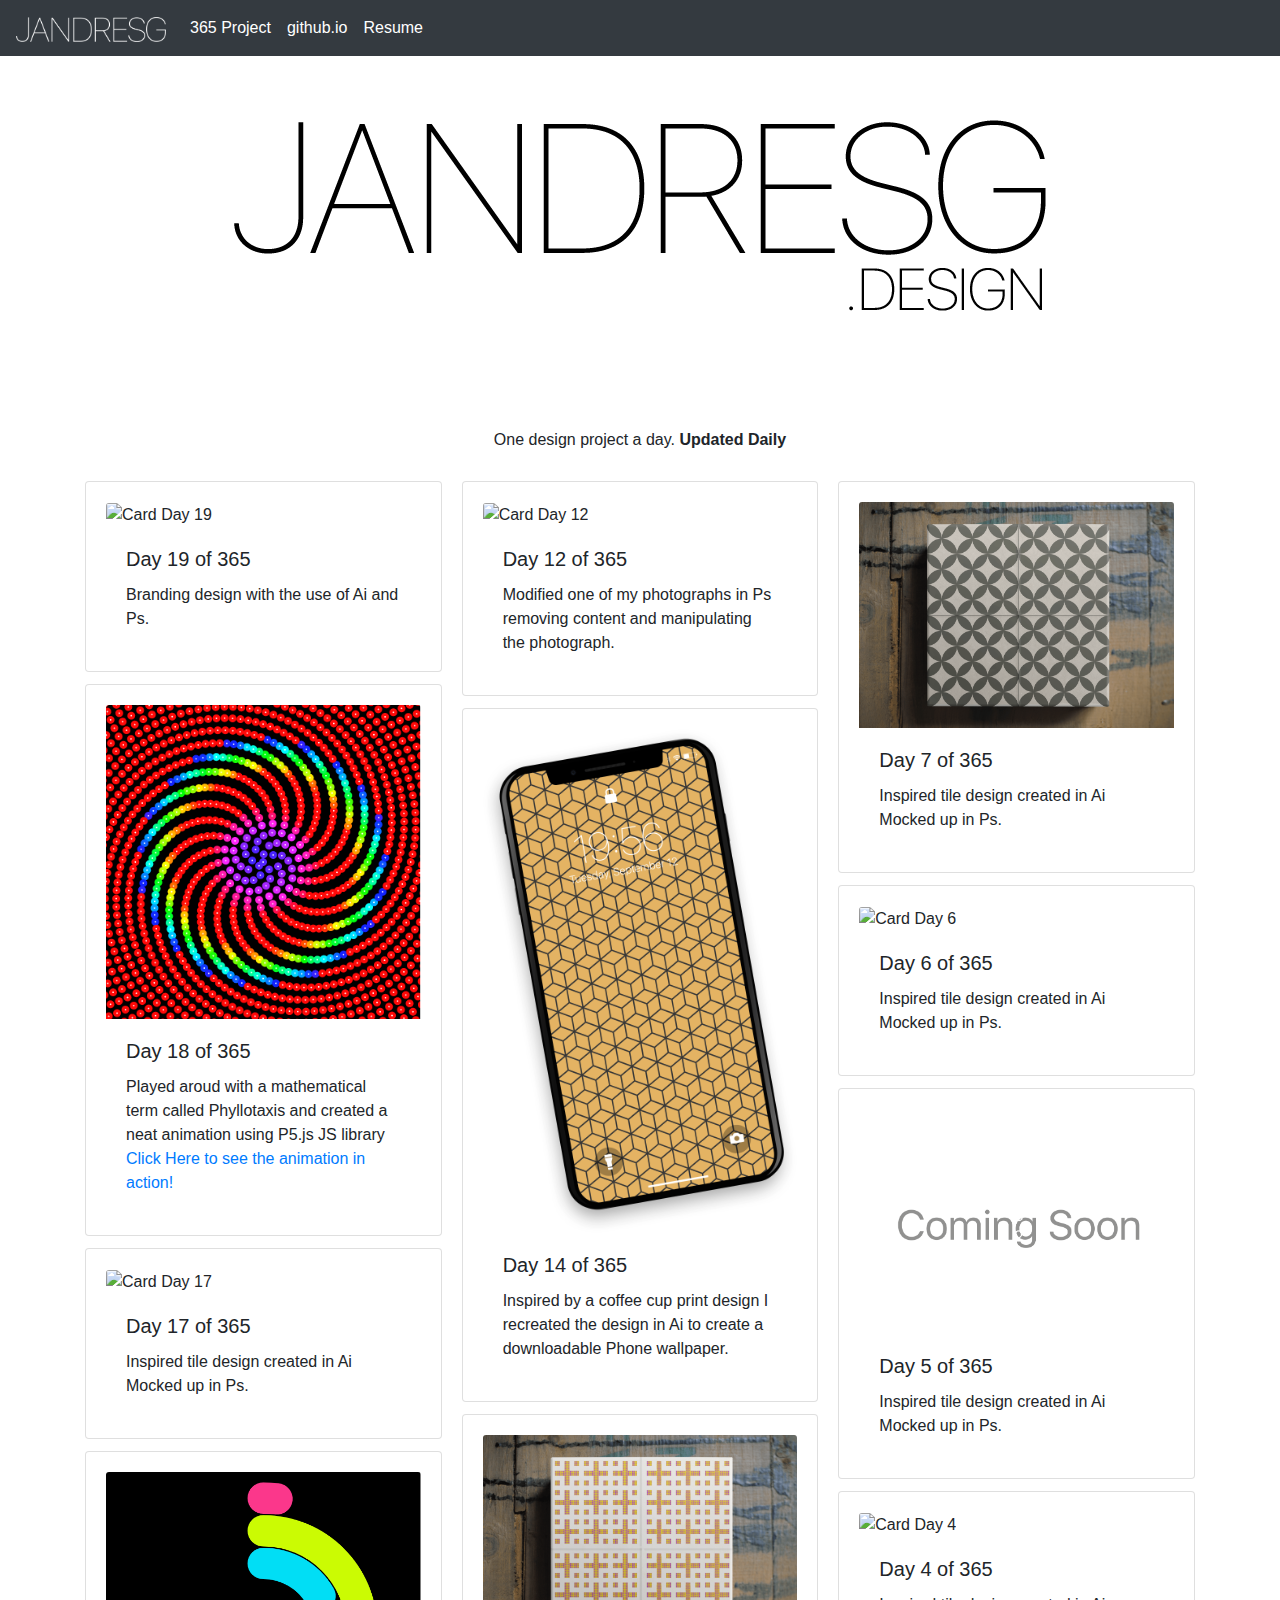
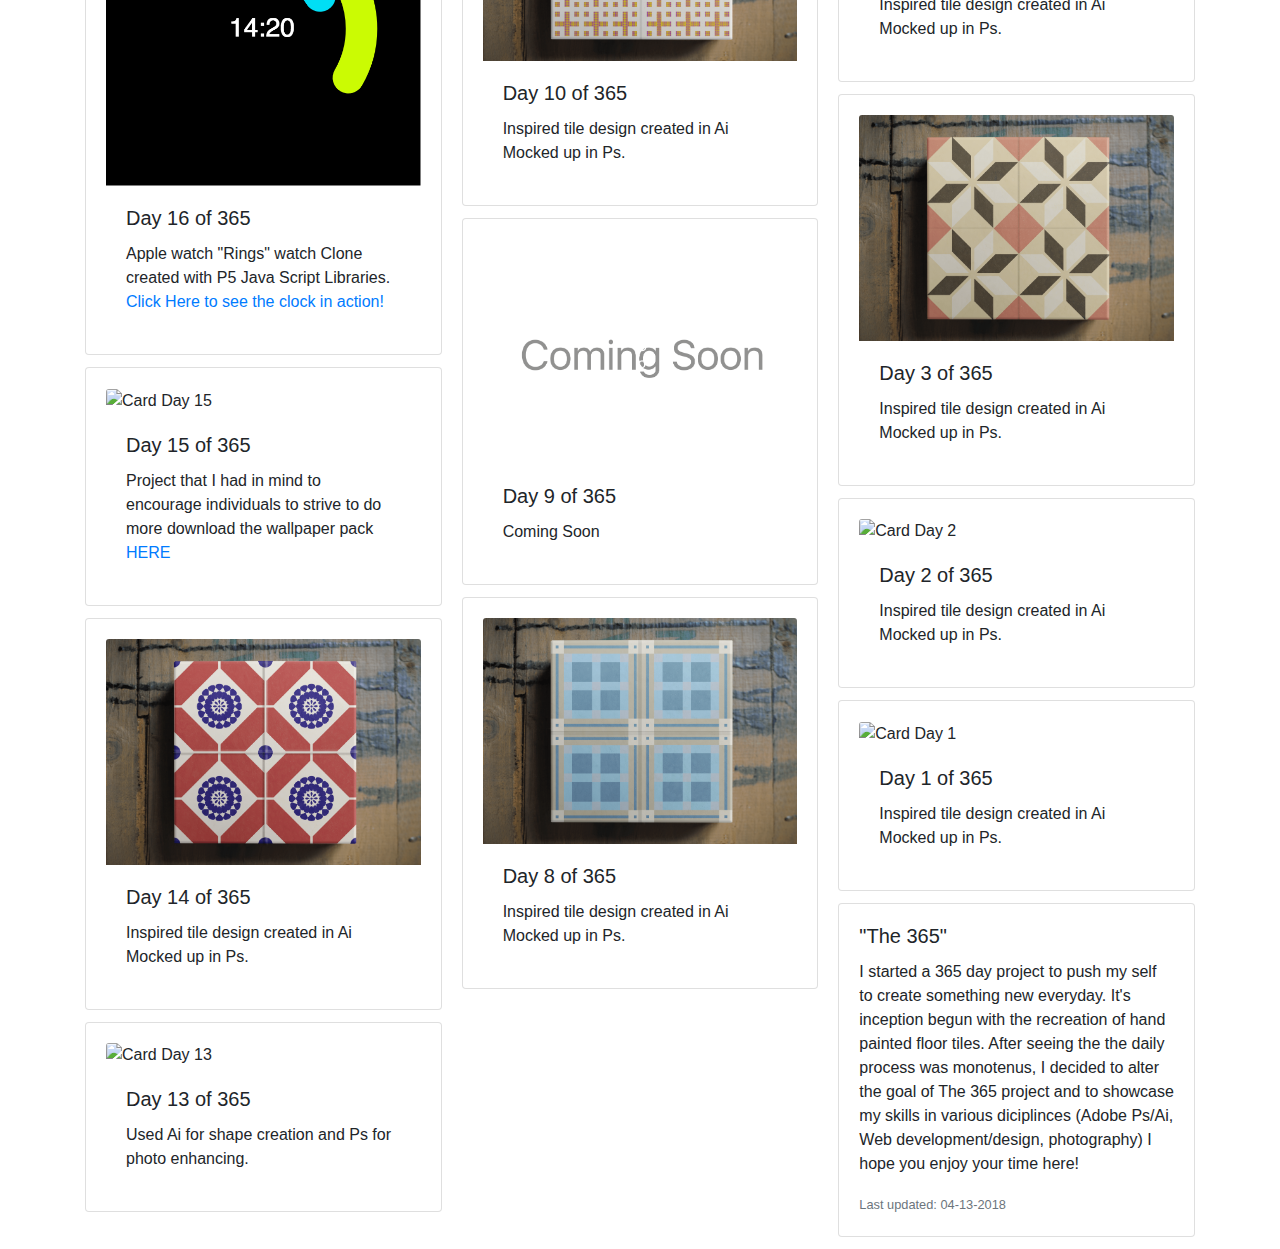
==== commit 89b6690f: "commented out day 20 still no mockup" ====
--- a/index.html
+++ b/index.html
@@ -45,7 +45,7 @@
     <div class="container">
       <div class="card-columns">
 
-        <div class="card">
+        <!-- <div class="card">
           <div class="card-body">
             <img class="card-img-top" src="./assets/img/mockupDay20.png" alt="Card Day 20" />
             <div class="card-body">
@@ -54,7 +54,7 @@
               </h5>
             </div>
           </div>
-        </div>
+        </div> -->
 
         <div class="card">
           <div class="card-body">
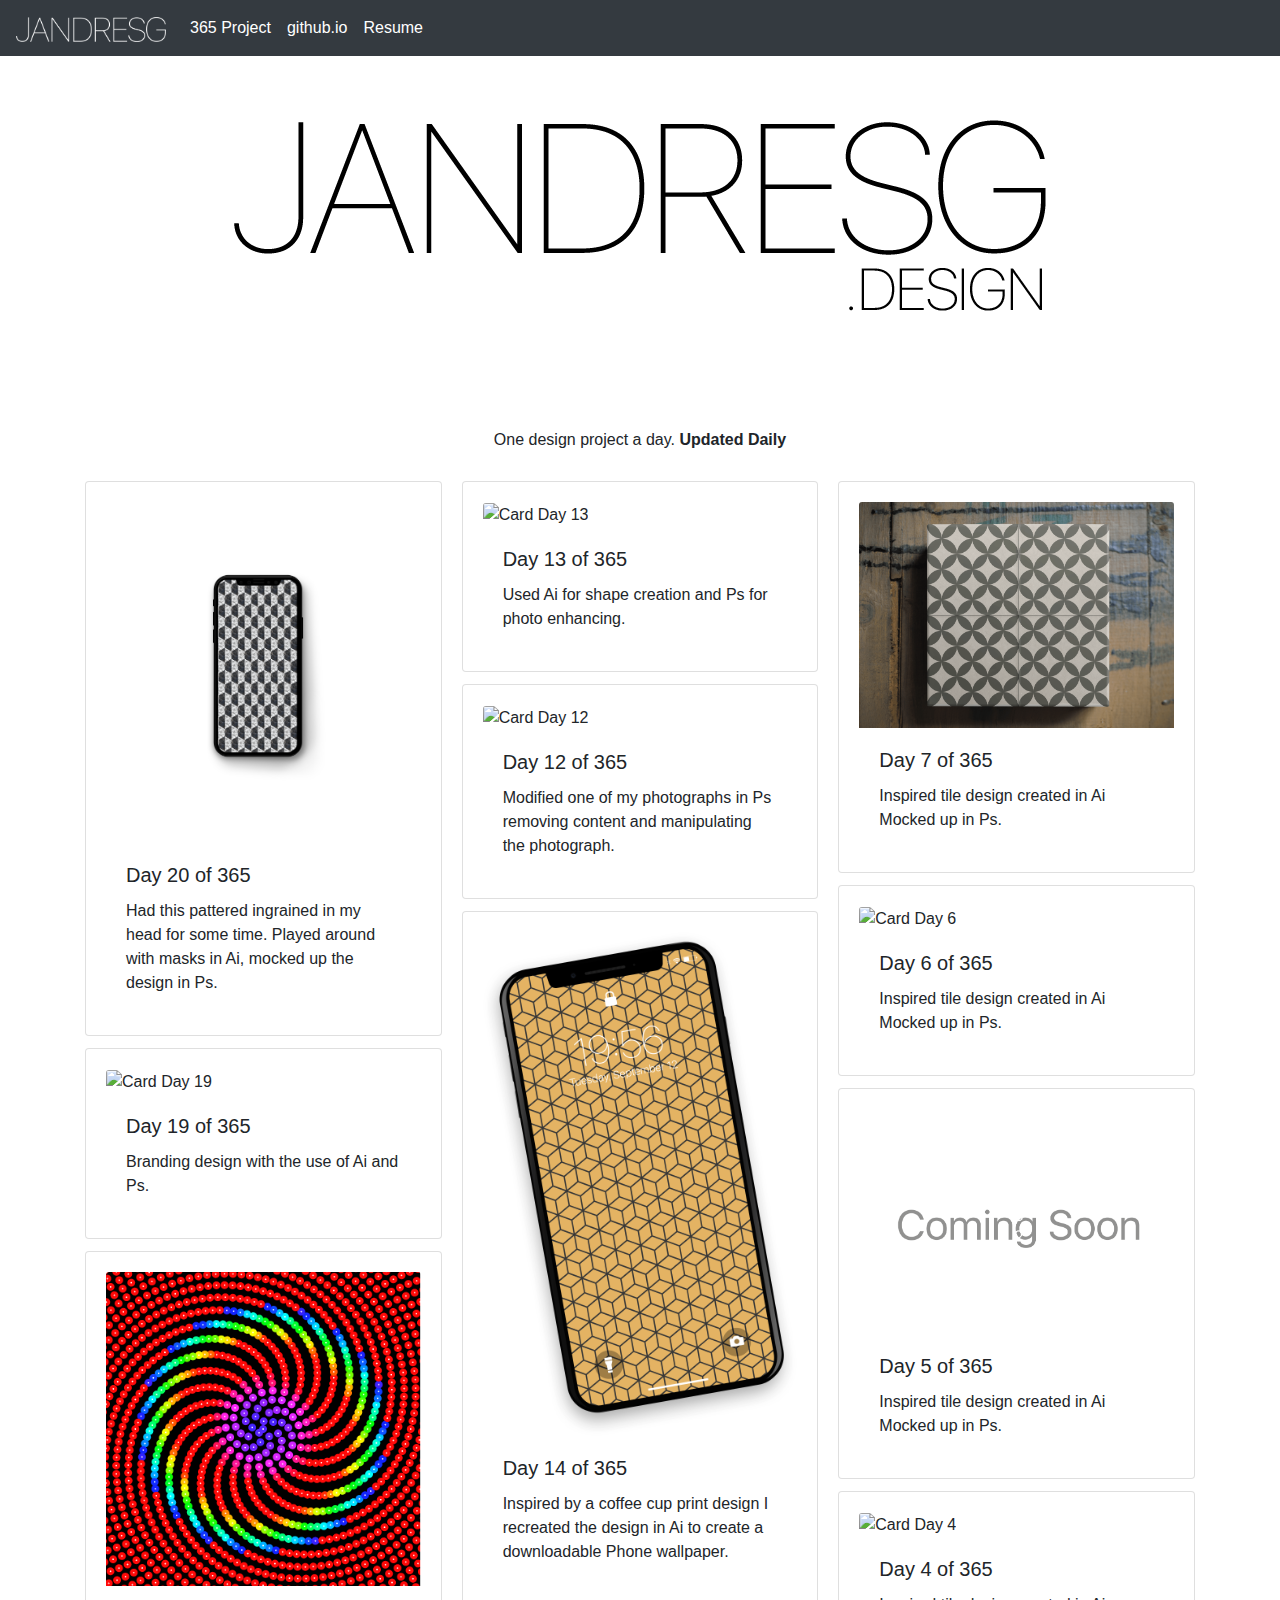
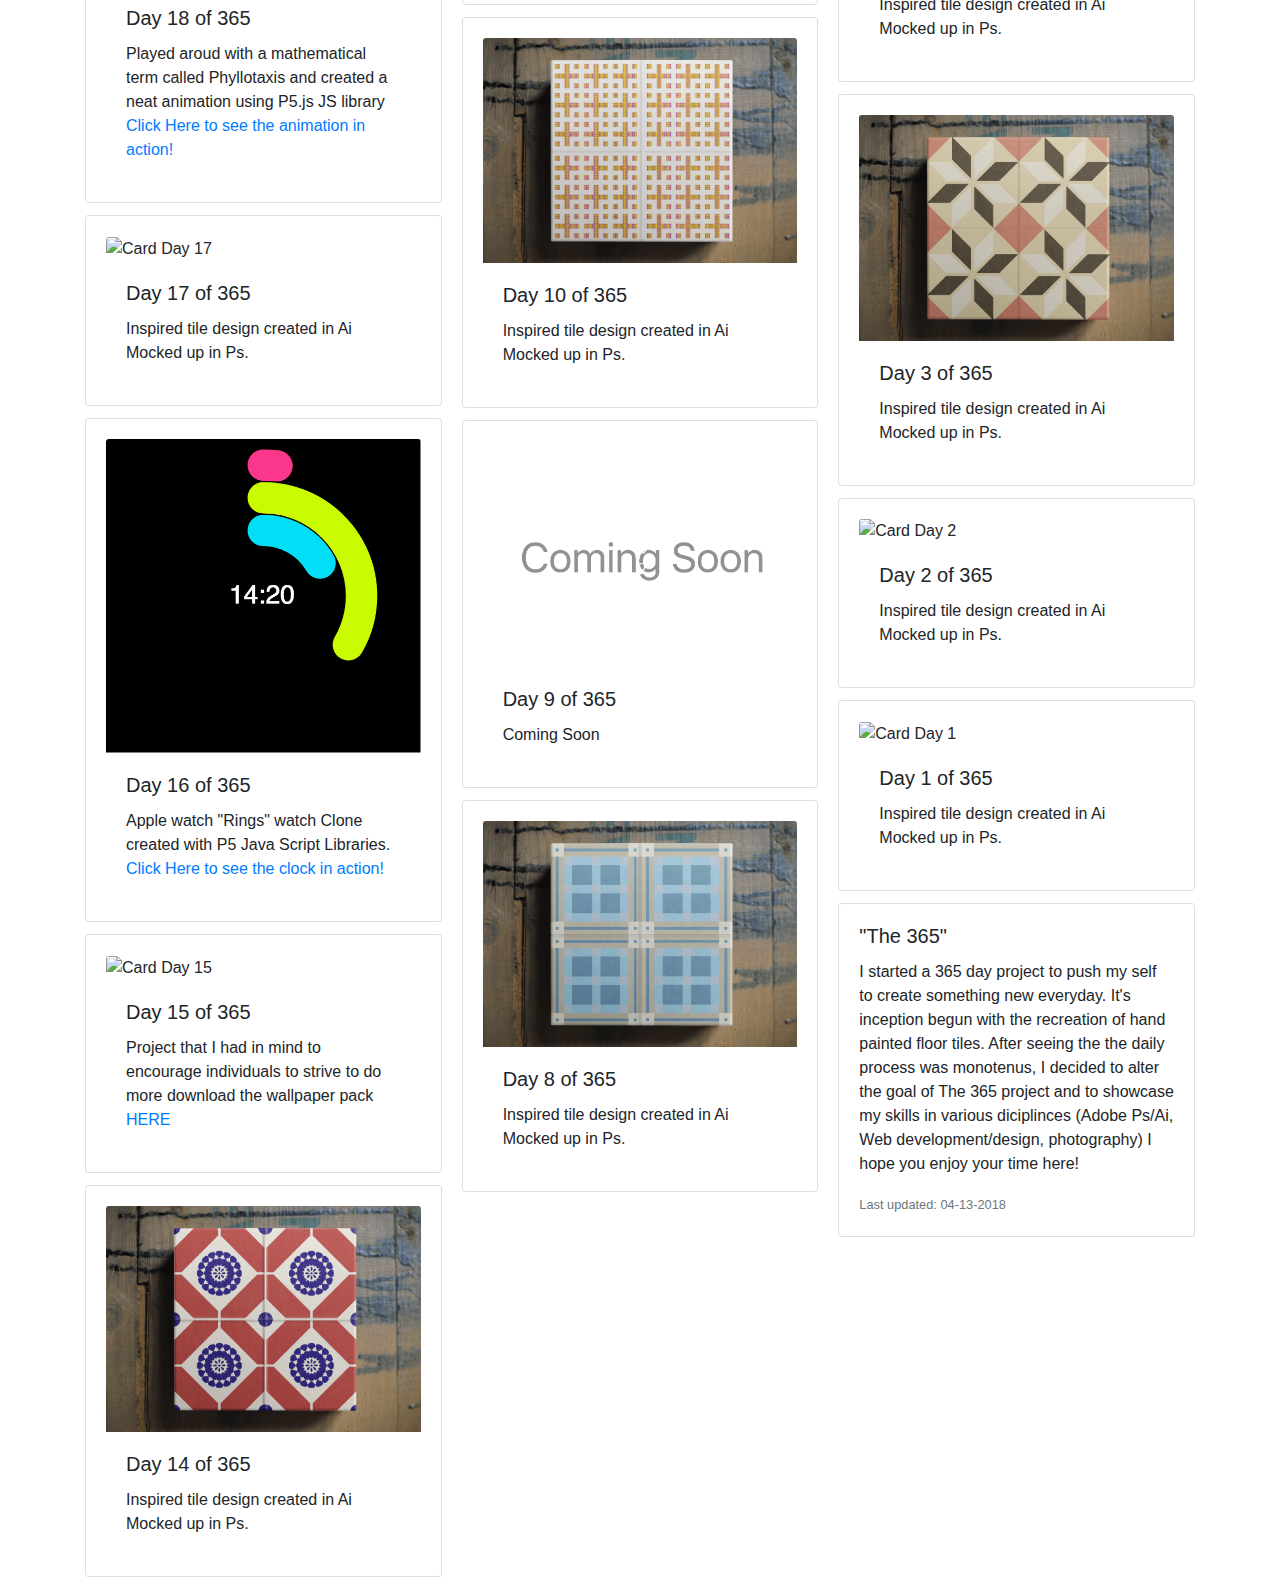
==== commit b3fdbcca: "added day 20" ====
--- a/index.html
+++ b/index.html
@@ -56,6 +56,33 @@
           </div>
         </div> -->
 
+        <!-- <div class="card">
+          <div class="card-body">
+            <img class="card-img-top" src="./assets/img/mockupDay20.png" alt="Card Day 20" />
+            <div class="card-body">
+              <h5 class="card-body">
+                Day 21 of 365
+              </h5>
+            </div>
+          </div>
+        </div> -->
+
+        <div class="card">
+          <div class="card-body">
+            <img class="card-img-top" src="./assets/img/mockupDay20.png" alt="Card Day 20" />
+            <div class="card-body">
+              <h5 class="card-title">
+                Day 20 of 365
+              </h5>
+              <p class="card-text">
+                Had this pattered ingrained in my head for some time. Played around with masks in Ai, mocked up the design in Ps.
+              </p>
+            </div>
+          </div>
+        </div>
+
+
+
         <div class="card">
           <div class="card-body">
             <img class="card-img-top" src="./assets/img/mockupDay19.png" alt="Card Day 19" />
